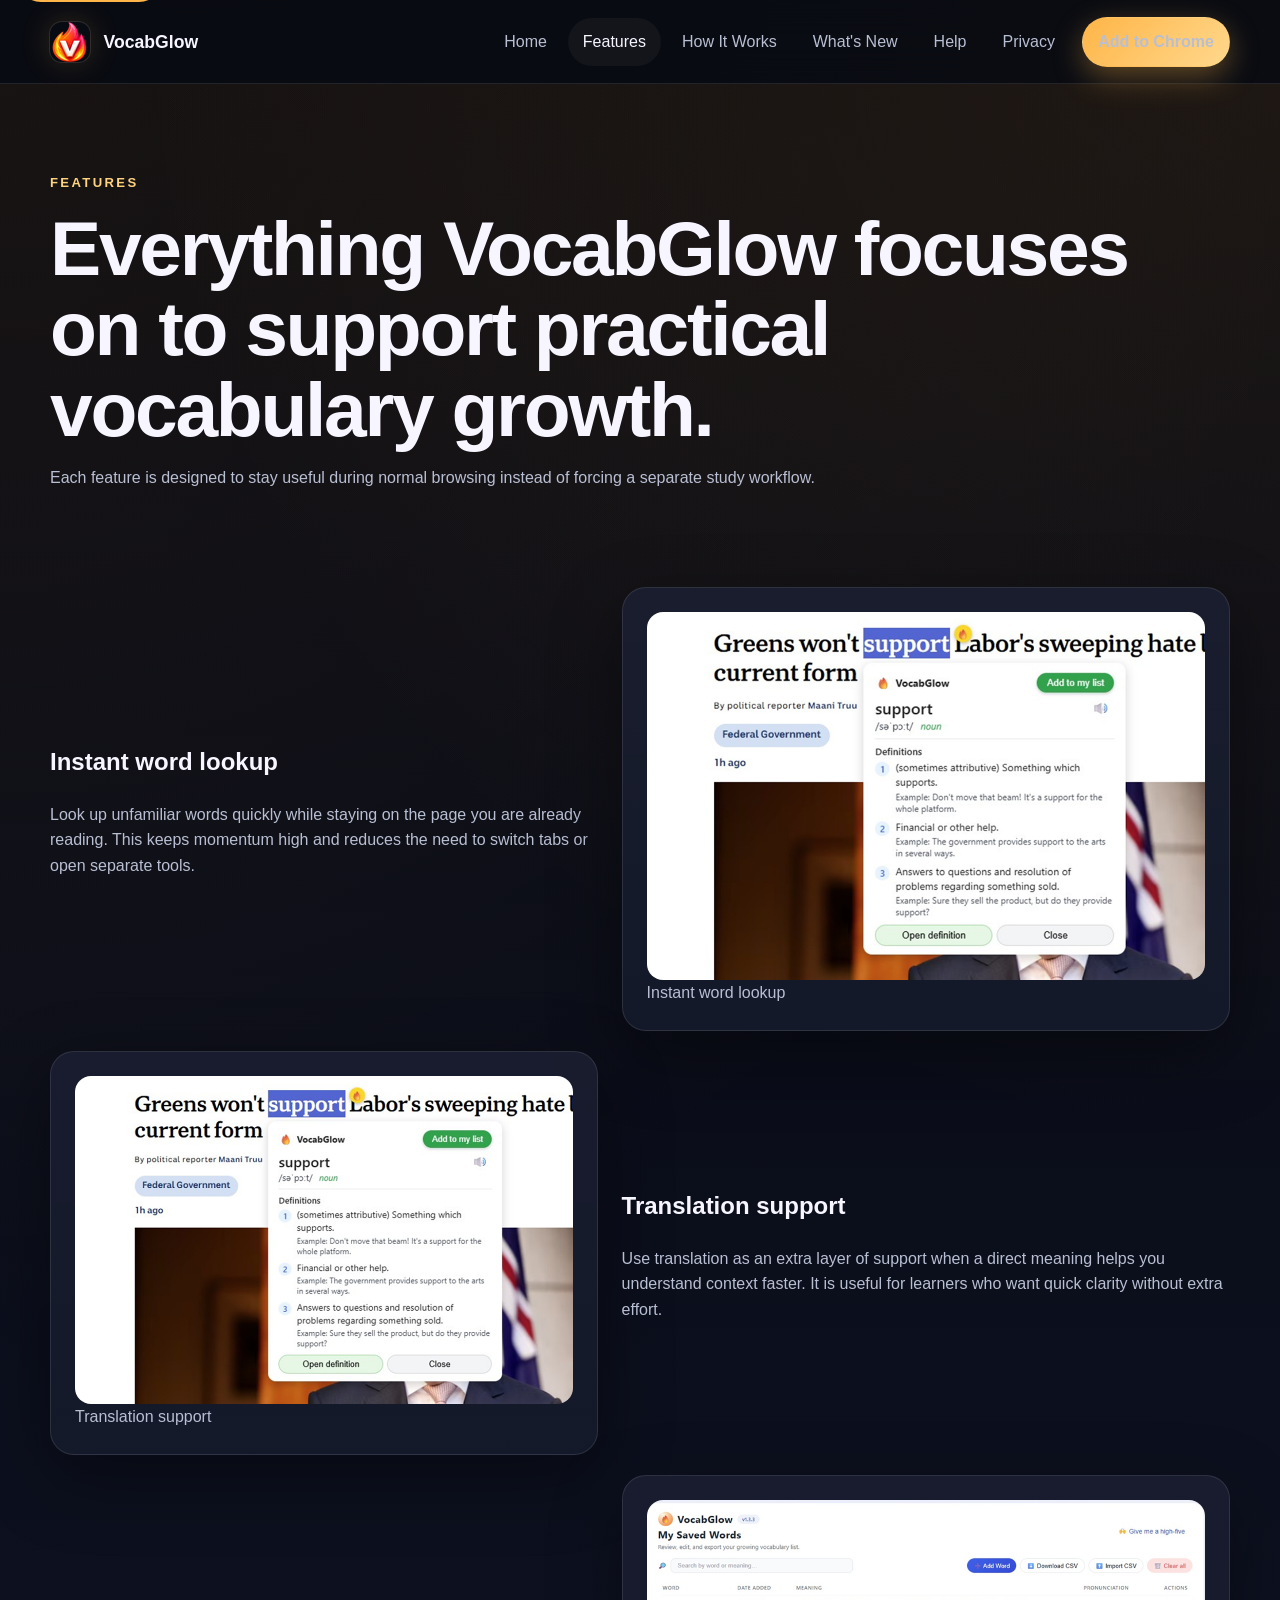
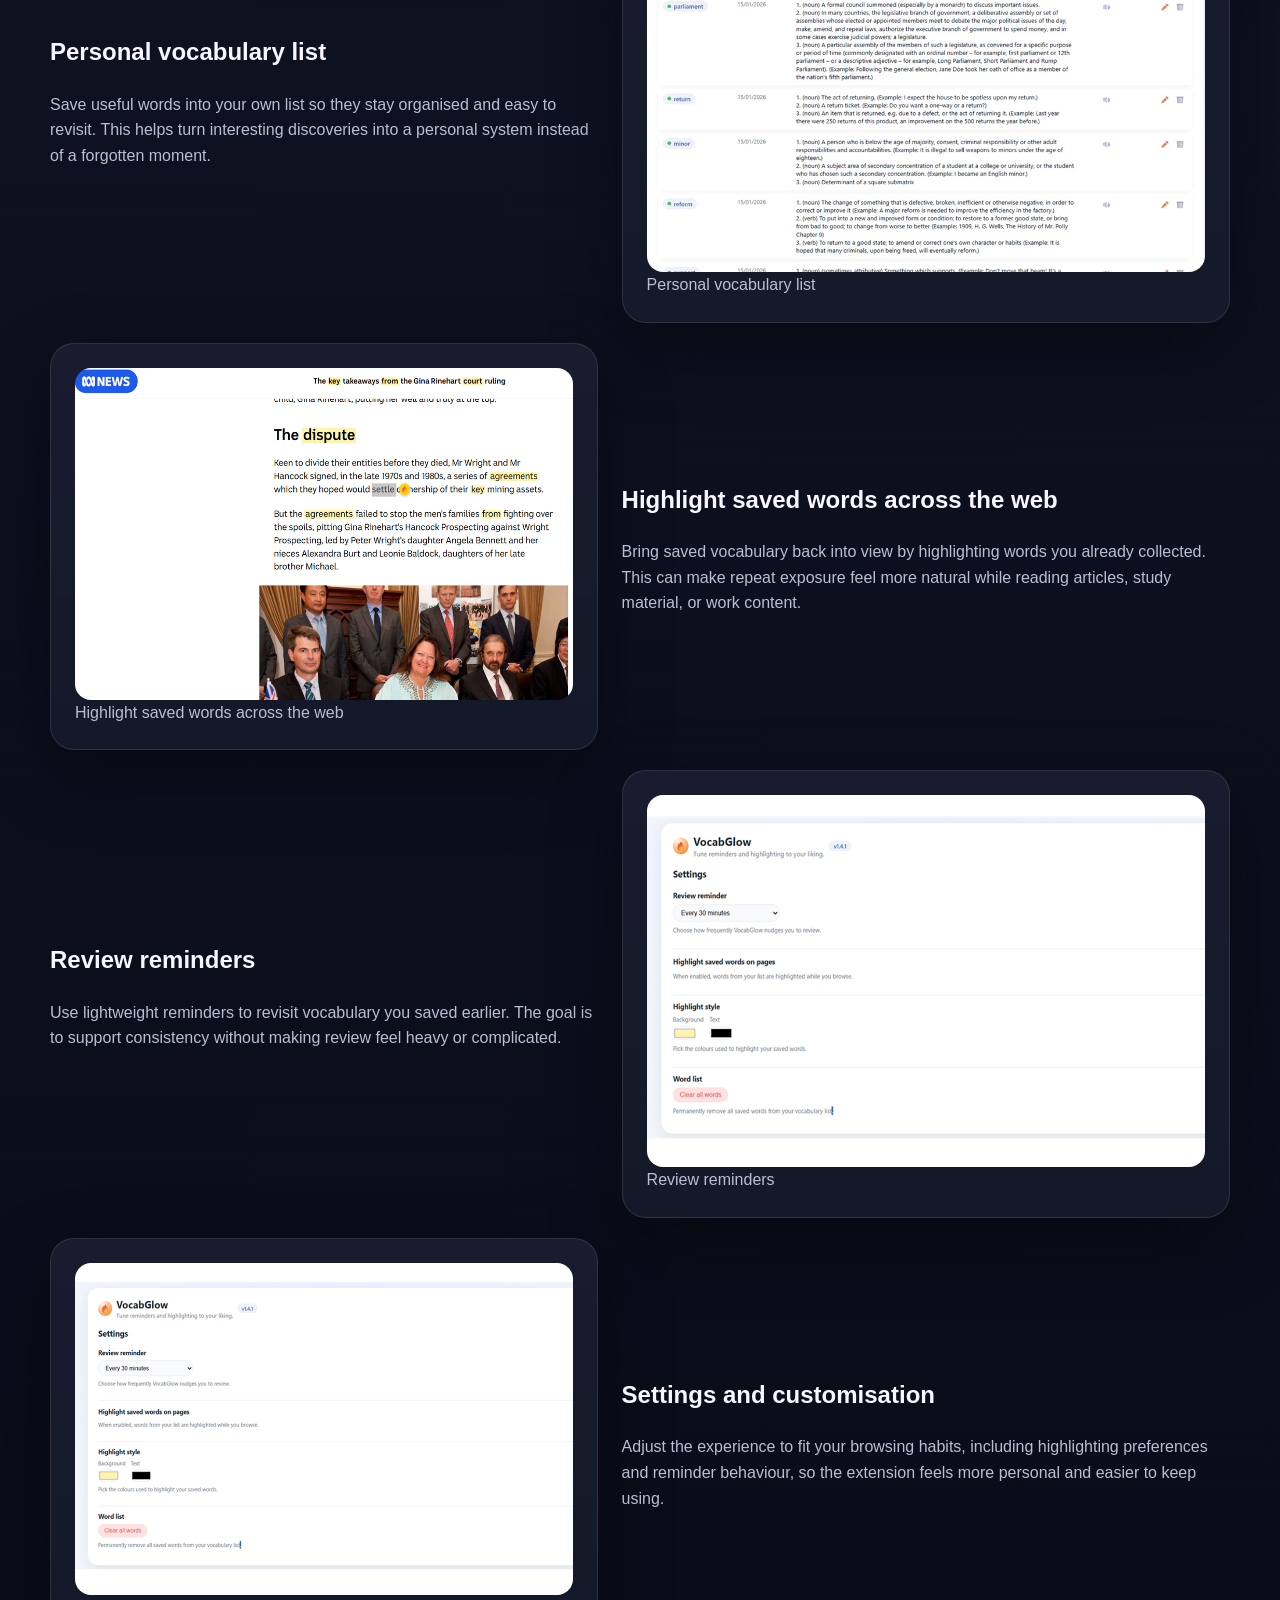
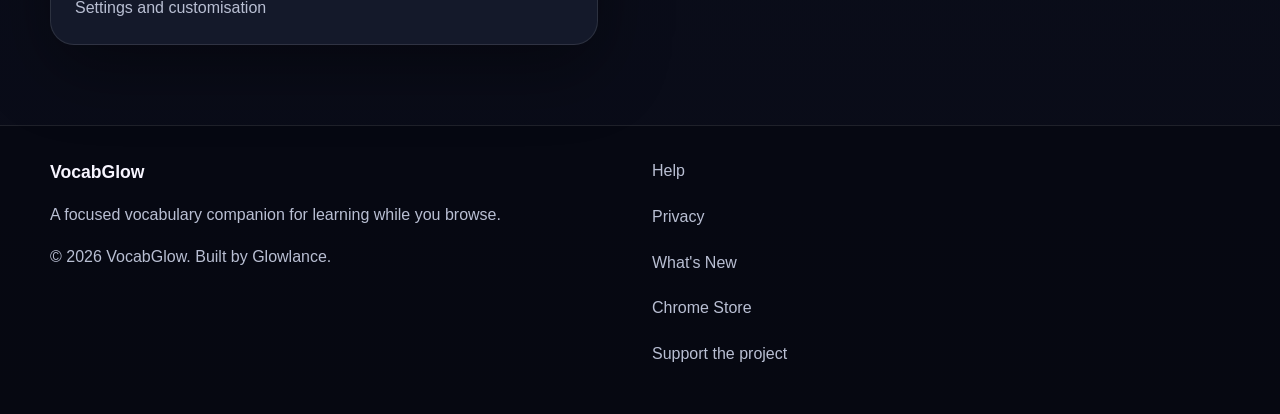
==== features.html @ 46e402b7 "update feature descriptions and support text for clarity in HTML files Co-authored-by: Copilot <copi" ====
<!DOCTYPE html>
<html lang="en">
<head>
  <meta charset="UTF-8">
  <meta name="viewport" content="width=device-width, initial-scale=1.0">
  <title>VocabGlow Features</title>
  <meta name="description" content="Explore VocabGlow features including instant word lookup, translation support, saved vocabulary, highlights, reminders, and settings.">
  <link rel="icon" type="image/png" href="assets/images/icon-placeholder.png">
  <link rel="stylesheet" href="assets/css/styles.css">
</head>
<body data-page="features">
  <div data-include="partials/header.html"></div>

  <main id="main-content">
    <!--
      Section Name: Features Page Hero
      Purpose: Introduces the features page and sets expectations for the detailed product capability list below.
      Content Belongs Here: Eyebrow, heading, and a short introduction to the feature overview.
      Update When: The overall product positioning changes or this page needs a different intro.
    -->
    <section class="page-hero">
      <div class="container">
        <p class="eyebrow">Features</p>
        <h1>Everything VocabGlow focuses on to support practical vocabulary growth.</h1>
        <p class="lead">Each feature is designed to stay useful during normal browsing instead of forcing a separate study workflow.</p>
      </div>
    </section>

    <!--
      Section Name: Feature Detail List
      Purpose: Explains each major feature with supporting copy and a matching screenshot block.
      Content Belongs Here: One feature detail article per major capability, including title, explanation, image, and caption.
      Update When: Features change, screenshots improve, wording needs clarification, or the feature order should be reprioritised.
    -->
    <section class="section">
      <div class="container feature-sections">
        <!-- Feature Cards Start: Copy an entire feature-detail article to add a new feature. Update the title, paragraph, image, alt text, and caption. -->
        <!-- Screenshot Blocks Start: Each figure below is the screenshot block for its matching feature. Swap the image and caption when better screenshots are available. -->
        <article class="feature-detail">
          <div class="feature-copy">
            <h2>Instant word lookup</h2>
            <p>Look up unfamiliar words quickly while staying on the page you are already reading. This keeps momentum high and reduces the need to switch tabs or open separate tools.</p>
          </div>
          <figure class="panel screenshot-frame screenshot-block">
            <img src="assets/images/popup-placeholder.png" alt="Placeholder screenshot of instant word lookup popup" width="960" height="640">
            <figcaption>Instant word lookup</figcaption>
          </figure>
        </article>
        <article class="feature-detail">
          <div class="feature-copy">
            <h2>Translation support</h2>
            <p>Use translation as an extra layer of support when a direct meaning helps you understand context faster. It is useful for learners who want quick clarity without extra effort.</p>
          </div>
          <figure class="panel screenshot-frame screenshot-block">
            <img src="assets/images/popup-placeholder.png" alt="Placeholder screenshot of translation support in VocabGlow" width="960" height="640">
            <figcaption>Translation support</figcaption>
          </figure>
        </article>
        <article class="feature-detail">
          <div class="feature-copy">
            <h2>Personal vocabulary list</h2>
            <p>Save useful words into your own list so they stay organised and easy to revisit. This helps turn interesting discoveries into a personal system instead of a forgotten moment.</p>
          </div>
          <figure class="panel screenshot-frame screenshot-block">
            <img src="assets/images/full-list-placeholder.png" alt="Placeholder screenshot of personal vocabulary list" width="960" height="640">
            <figcaption>Personal vocabulary list</figcaption>
          </figure>
        </article>
        <article class="feature-detail">
          <div class="feature-copy">
            <h2>Highlight saved words across the web</h2>
            <p>Bring saved vocabulary back into view by highlighting words you already collected. This can make repeat exposure feel more natural while reading articles, study material, or work content.</p>
          </div>
          <figure class="panel screenshot-frame screenshot-block">
            <img src="assets/images/highlight-placeholder.png" alt="Placeholder screenshot of highlighted saved words on a webpage" width="960" height="640">
            <figcaption>Highlight saved words across the web</figcaption>
          </figure>
        </article>
        <article class="feature-detail">
          <div class="feature-copy">
            <h2>Review reminders</h2>
            <p>Use lightweight reminders to revisit vocabulary you saved earlier. The goal is to support consistency without making review feel heavy or complicated.</p>
          </div>
          <figure class="panel screenshot-frame screenshot-block">
            <img src="assets/images/options-placeholder.png" alt="Placeholder screenshot of reminder settings" width="960" height="640">
            <figcaption>Review reminders</figcaption>
          </figure>
        </article>
        <article class="feature-detail">
          <div class="feature-copy">
            <h2>Settings and customisation</h2>
            <p>Adjust the experience to fit your browsing habits, including highlighting preferences and reminder behaviour, so the extension feels more personal and easier to keep using.</p>
          </div>
          <figure class="panel screenshot-frame screenshot-block">
            <img src="assets/images/options-placeholder.png" alt="Placeholder screenshot of customisation settings" width="960" height="640">
            <figcaption>Settings and customisation</figcaption>
          </figure>
        </article>
        <!-- Screenshot Blocks End -->
        <!-- Feature Cards End -->
      </div>
    </section>
  </main>

  <div data-include="partials/footer.html"></div>
  <script src="assets/js/main.js"></script>
</body>
</html>
---- assets/css/styles.css ----
:root {
  /* Color system: update these values first when adjusting the overall look and feel. */
  --color-background: #090b17;
  --color-background-top: #05060d;
  --color-background-mid: #0d1120;
  --color-background-elevated: #12172a;
  --color-panel: rgba(18, 23, 42, 0.88);
  --color-text: #f7f5ff;
  --color-text-muted: #b9bfd3;
  --color-text-muted-strong: #d8def1;
  --color-line: rgba(255, 255, 255, 0.1);
  --color-line-strong: rgba(255, 196, 84, 0.26);
  --color-accent: #ffb547;
  --color-accent-strong: #ffd27d;
  --color-accent-glow: rgba(255, 181, 71, 0.35);
  --color-accent-dark: #10131d;

  /* Typography: change font families and main type sizing here for the whole site. */
  --font-body: Arial, Helvetica, sans-serif;
  --font-size-base: 16px;
  --font-size-eyebrow: 0.82rem;
  --font-size-brand: 1.1rem;
  --font-size-footer-title: 1.1rem;
  --font-line-height-body: 1.6;
  --font-letter-spacing-tight: -0.03em;
  --font-letter-spacing-wide: 0.18em;

  /* Spacing scale: reuse these values instead of adding one-off spacing numbers later. */
  --space-2xs: 0.35rem;
  --space-xs: 0.55rem;
  --space-sm: 0.85rem;
  --space-md: 1rem;
  --space-lg: 1.25rem;
  --space-xl: 1.5rem;
  --space-2xl: 1.75rem;
  --space-3xl: 2rem;
  --space-4xl: 3rem;
  --space-5xl: 5rem;
  --space-6xl: 5.5rem;

  /* Sizing and layout: update these when changing page width or shared component proportions. */
  --container-width: 1180px;
  --narrow-width: 760px;
  --nav-height: 5.2rem;
  --button-height: 3rem;
  --badge-height: 2rem;
  --step-size: 2.2rem;

  /* Border radius: keep curves consistent by reusing these variables across components. */
  --radius-pill: 999px;
  --radius-card: 24px;
  --radius-inner: 16px;
  --radius-brand: 12px;
  --radius-toggle: 14px;

  /* Shadows: centralize glow and panel depth here instead of per-component custom values. */
  --shadow-panel: 0 24px 70px rgba(0, 0, 0, 0.38);
  --shadow-button: 0 10px 30px var(--color-accent-glow);
  --shadow-step: 0 8px 24px rgba(255, 181, 71, 0.35);
  --shadow-brand: 0 0 0 1px var(--color-line), 0 0 30px rgba(255, 181, 71, 0.18);
}

*,
*::before,
*::after {
  box-sizing: border-box;
}

html {
  scroll-behavior: smooth;
}

body {
  margin: 0;
  min-width: 320px;
  font-family: var(--font-body);
  font-size: var(--font-size-base);
  line-height: var(--font-line-height-body);
  color: var(--color-text);
  background:
    radial-gradient(circle at top right, rgba(255, 181, 71, 0.1), transparent 30%),
    radial-gradient(circle at top left, rgba(255, 181, 71, 0.08), transparent 35%),
    linear-gradient(180deg, var(--color-background-top) 0%, var(--color-background-mid) 46%, var(--color-background) 100%);
}

img {
  display: block;
  max-width: 100%;
  height: auto;
}

a {
  color: inherit;
  text-decoration: none;
}

button {
  font: inherit;
}

:focus-visible {
  outline: 3px solid var(--color-accent);
  outline-offset: 3px;
}

.sr-only {
  position: absolute;
  width: 1px;
  height: 1px;
  padding: 0;
  margin: -1px;
  overflow: hidden;
  clip: rect(0, 0, 0, 0);
  white-space: nowrap;
  border: 0;
}

.skip-link {
  position: absolute;
  left: var(--space-md);
  top: -3rem;
  z-index: 100;
  padding: 0.75rem var(--space-md);
  border-radius: var(--radius-pill);
  background: var(--color-accent);
  color: var(--color-accent-dark);
  font-weight: 700;
}

.skip-link:focus {
  top: var(--space-md);
}

.container {
  width: min(var(--container-width), calc(100% - 2rem));
  margin: 0 auto;
}

.narrow-copy {
  max-width: var(--narrow-width);
}

.site-header {
  position: sticky;
  top: 0;
  z-index: 30;
  backdrop-filter: blur(18px);
  background: rgba(7, 10, 19, 0.82);
  border-bottom: 1px solid var(--color-line);
}

.header-shell {
  display: flex;
  align-items: center;
  gap: var(--space-md);
  min-height: var(--nav-height);
}

.brand {
  display: inline-flex;
  align-items: center;
  gap: var(--space-sm);
  font-size: var(--font-size-brand);
  font-weight: 700;
}

.brand img {
  width: 40px;
  height: 40px;
  border-radius: var(--radius-brand);
  box-shadow: var(--shadow-brand);
}

.site-nav {
  display: flex;
  align-items: center;
  gap: var(--space-2xs);
  margin-left: auto;
}

.site-nav a {
  padding: 0.7rem 0.95rem;
  border-radius: var(--radius-pill);
  color: var(--color-text-muted);
}

.site-nav a:hover,
.site-nav a[aria-current="page"] {
  color: var(--color-text);
  background: rgba(255, 255, 255, 0.04);
}

.button {
  display: inline-flex;
  align-items: center;
  justify-content: center;
  min-height: var(--button-height);
  padding: 0.9rem 1.2rem;
  border: 1px solid transparent;
  border-radius: var(--radius-pill);
  font-weight: 700;
  text-align: center;
  transition: transform 0.2s ease, box-shadow 0.2s ease, background-color 0.2s ease;
}

.button:hover {
  transform: translateY(-1px);
}

.button-primary {
  color: #111;
  background: linear-gradient(135deg, var(--color-accent) 0%, #ffd88d 100%);
  box-shadow: var(--shadow-button);
}

.button-secondary {
  color: var(--color-text);
  border-color: var(--color-line);
  background: rgba(255, 255, 255, 0.03);
}

.button-nav {
  margin-left: 0.4rem;
}

.nav-toggle {
  display: none;
  margin-left: auto;
  width: 3rem;
  height: 3rem;
  padding: 0;
  border: 1px solid var(--color-line);
  border-radius: var(--radius-toggle);
  color: var(--color-text);
  background: rgba(255, 255, 255, 0.03);
}

.nav-toggle-bar {
  display: block;
  width: 1.25rem;
  height: 2px;
  margin: 0.18rem auto;
  background: currentColor;
}

.hero,
.page-hero {
  padding: var(--space-6xl) 0 var(--space-4xl);
}

.section {
  padding: var(--space-3xl) 0 var(--space-5xl);
}

.section-alt {
  background: linear-gradient(180deg, rgba(255, 255, 255, 0.02), rgba(255, 255, 255, 0));
}

.hero-grid,
.two-column,
.value-grid,
.help-grid,
.footer-grid {
  display: grid;
  gap: var(--space-xl);
}

.hero-grid {
  grid-template-columns: minmax(0, 1.1fr) minmax(320px, 0.9fr);
  align-items: center;
}

.hero-copy h1,
.page-hero h1 {
  margin: 0 0 var(--space-md);
  font-size: clamp(2.5rem, 6vw, 4.8rem);
  line-height: 1.05;
  letter-spacing: var(--font-letter-spacing-tight);
}

.eyebrow {
  margin: 0 0 0.9rem;
  color: var(--color-accent-strong);
  font-size: var(--font-size-eyebrow);
  font-weight: 700;
  letter-spacing: var(--font-letter-spacing-wide);
  text-transform: uppercase;
}

.lead,
.section-heading p,
.hero-copy p,
.text-panel p,
.feature-copy p,
.support-card p,
.release-highlight,
.release-list,
.footer-copy,
.flow-text p,
.image-caption,
.screenshot-frame figcaption {
  color: var(--color-text-muted);
}

.button-row {
  display: flex;
  flex-wrap: wrap;
  gap: 0.9rem;
  margin-top: 1.6rem;
}

.hero-points,
.check-list,
.release-list {
  margin: var(--space-xl) 0 0;
  padding-left: 1.2rem;
}

.hero-points li,
.check-list li,
.release-list li {
  margin-bottom: var(--space-xs);
  color: var(--color-text-muted-strong);
}

.card,
.panel,
.feature-card,
.step-card,
.support-card,
.release-card,
.cta-panel,
.screenshot-block,
.faq-item {
  border: 1px solid var(--color-line);
  background: linear-gradient(180deg, rgba(255, 255, 255, 0.03), rgba(255, 255, 255, 0.015)), var(--color-panel);
  box-shadow: var(--shadow-panel);
}

.card,
.panel,
.feature-card,
.step-card,
.support-card,
.release-card,
.cta-panel,
.screenshot-block {
  border-radius: var(--radius-card);
}

.card,
.panel,
.step-card,
.feature-card,
.support-card,
.release-card,
.cta-panel,
.screenshot-block {
  padding: var(--space-xl);
}

.section-shell {
  display: grid;
  gap: var(--space-xl);
}

.hero-media {
  overflow: hidden;
}

.hero-media img,
.screenshot-frame img,
.screenshot-block img {
  border-radius: calc(var(--radius-card) - 8px);
  background: linear-gradient(135deg, rgba(255, 181, 71, 0.08), rgba(255, 181, 71, 0.14));
}

.section-heading {
  max-width: var(--narrow-width);
  margin-bottom: var(--space-2xl);
}

.steps-grid,
.feature-grid,
.troubleshooting-grid,
.feature-sections,
.flow-stack,
.release-stack,
.policy-stack,
.support-list,
.faq-list,
.footer-links {
  display: grid;
  gap: var(--space-lg);
}

.steps-grid {
  grid-template-columns: repeat(4, minmax(0, 1fr));
}

.feature-grid {
  grid-template-columns: repeat(3, minmax(0, 1fr));
}

.help-grid {
  grid-template-columns: repeat(2, minmax(0, 1fr));
}

.troubleshooting-grid {
  grid-template-columns: repeat(4, minmax(0, 1fr));
}

.step-number {
  display: inline-flex;
  align-items: center;
  justify-content: center;
  width: var(--step-size);
  height: var(--step-size);
  margin-bottom: var(--space-md);
  border-radius: 50%;
  color: var(--color-accent-dark);
  background: linear-gradient(135deg, var(--color-accent), #ffe6a9);
  font-weight: 700;
  box-shadow: var(--shadow-step);
}

.value-grid,
.two-column,
.footer-grid {
  grid-template-columns: repeat(2, minmax(0, 1fr));
}

.feature-detail,
.flow-card {
  display: grid;
  grid-template-columns: minmax(0, 0.9fr) minmax(300px, 1fr);
  gap: var(--space-xl);
  align-items: center;
}

.screenshot-frame {
  margin: 0;
}

.screenshot-block {
  margin: 0;
}

.feature-detail:nth-child(even) .feature-copy,
.flow-card:nth-child(even) .flow-text {
  order: 2;
}

.feature-detail:nth-child(even) .screenshot-frame,
.flow-card:nth-child(even) .screenshot-frame {
  order: 1;
}

.release-header {
  display: flex;
  align-items: start;
  justify-content: space-between;
  gap: var(--space-md);
  margin-bottom: var(--space-md);
}

.release-version,
.release-date {
  margin: 0;
}

.release-version {
  font-size: 1.3rem;
  font-weight: 700;
}

.release-badge {
  display: inline-flex;
  align-items: center;
  min-height: var(--badge-height);
  padding: 0.35rem 0.8rem;
  border: 1px solid var(--color-line-strong);
  border-radius: var(--radius-pill);
  color: var(--color-accent-strong);
  background: rgba(255, 181, 71, 0.08);
  font-weight: 700;
}

.faq-item {
  border-radius: var(--radius-inner);
  overflow: hidden;
  background: rgba(255, 255, 255, 0.025);
}

.faq-item summary {
  cursor: pointer;
  list-style: none;
  padding: var(--space-md) 1.15rem;
  font-weight: 700;
}

.faq-item summary::-webkit-details-marker {
  display: none;
}

.faq-item p {
  margin: 0;
  padding: 0 1.15rem var(--space-md);
  color: var(--color-text-muted);
}

.inline-link {
  color: var(--color-accent-strong);
  text-decoration: underline;
  text-underline-offset: 0.18em;
}

.cta-panel {
  text-align: center;
}

.cta-panel p {
  max-width: 700px;
  margin-left: auto;
  margin-right: auto;
}

.cta-panel .button-row {
  justify-content: center;
}

.site-footer {
  padding: var(--space-3xl) 0 var(--space-4xl);
  border-top: 1px solid var(--color-line);
  background: rgba(4, 6, 13, 0.55);
}

.footer-title {
  margin: 0 0 0.6rem;
  font-size: var(--font-size-footer-title);
}

.footer-links a {
  color: var(--color-text-muted);
}

.footer-links a:hover {
  color: var(--color-text);
}

@media (max-width: 980px) {
  .hero-grid,
  .feature-detail,
  .flow-card,
  .value-grid,
  .two-column,
  .footer-grid,
  .help-grid {
    grid-template-columns: 1fr;
  }

  .steps-grid,
  .feature-grid,
  .troubleshooting-grid {
    grid-template-columns: repeat(2, minmax(0, 1fr));
  }

  .feature-detail:nth-child(even) .feature-copy,
  .feature-detail:nth-child(even) .screenshot-frame,
  .flow-card:nth-child(even) .flow-text,
  .flow-card:nth-child(even) .screenshot-frame {
    order: initial;
  }
}

@media (max-width: 760px) {
  .header-shell {
    flex-wrap: wrap;
    padding: var(--space-sm) 0;
  }

  .nav-toggle {
    display: inline-block;
  }

  .site-nav {
    display: none;
    width: 100%;
    flex-direction: column;
    align-items: stretch;
    margin-left: 0;
    padding: 0.5rem 0 0.3rem;
  }

  .site-nav.is-open {
    display: flex;
  }

  .site-nav a,
  .button-nav {
    width: 100%;
    margin-left: 0;
  }

  .steps-grid,
  .feature-grid,
  .troubleshooting-grid {
    grid-template-columns: 1fr;
  }
}
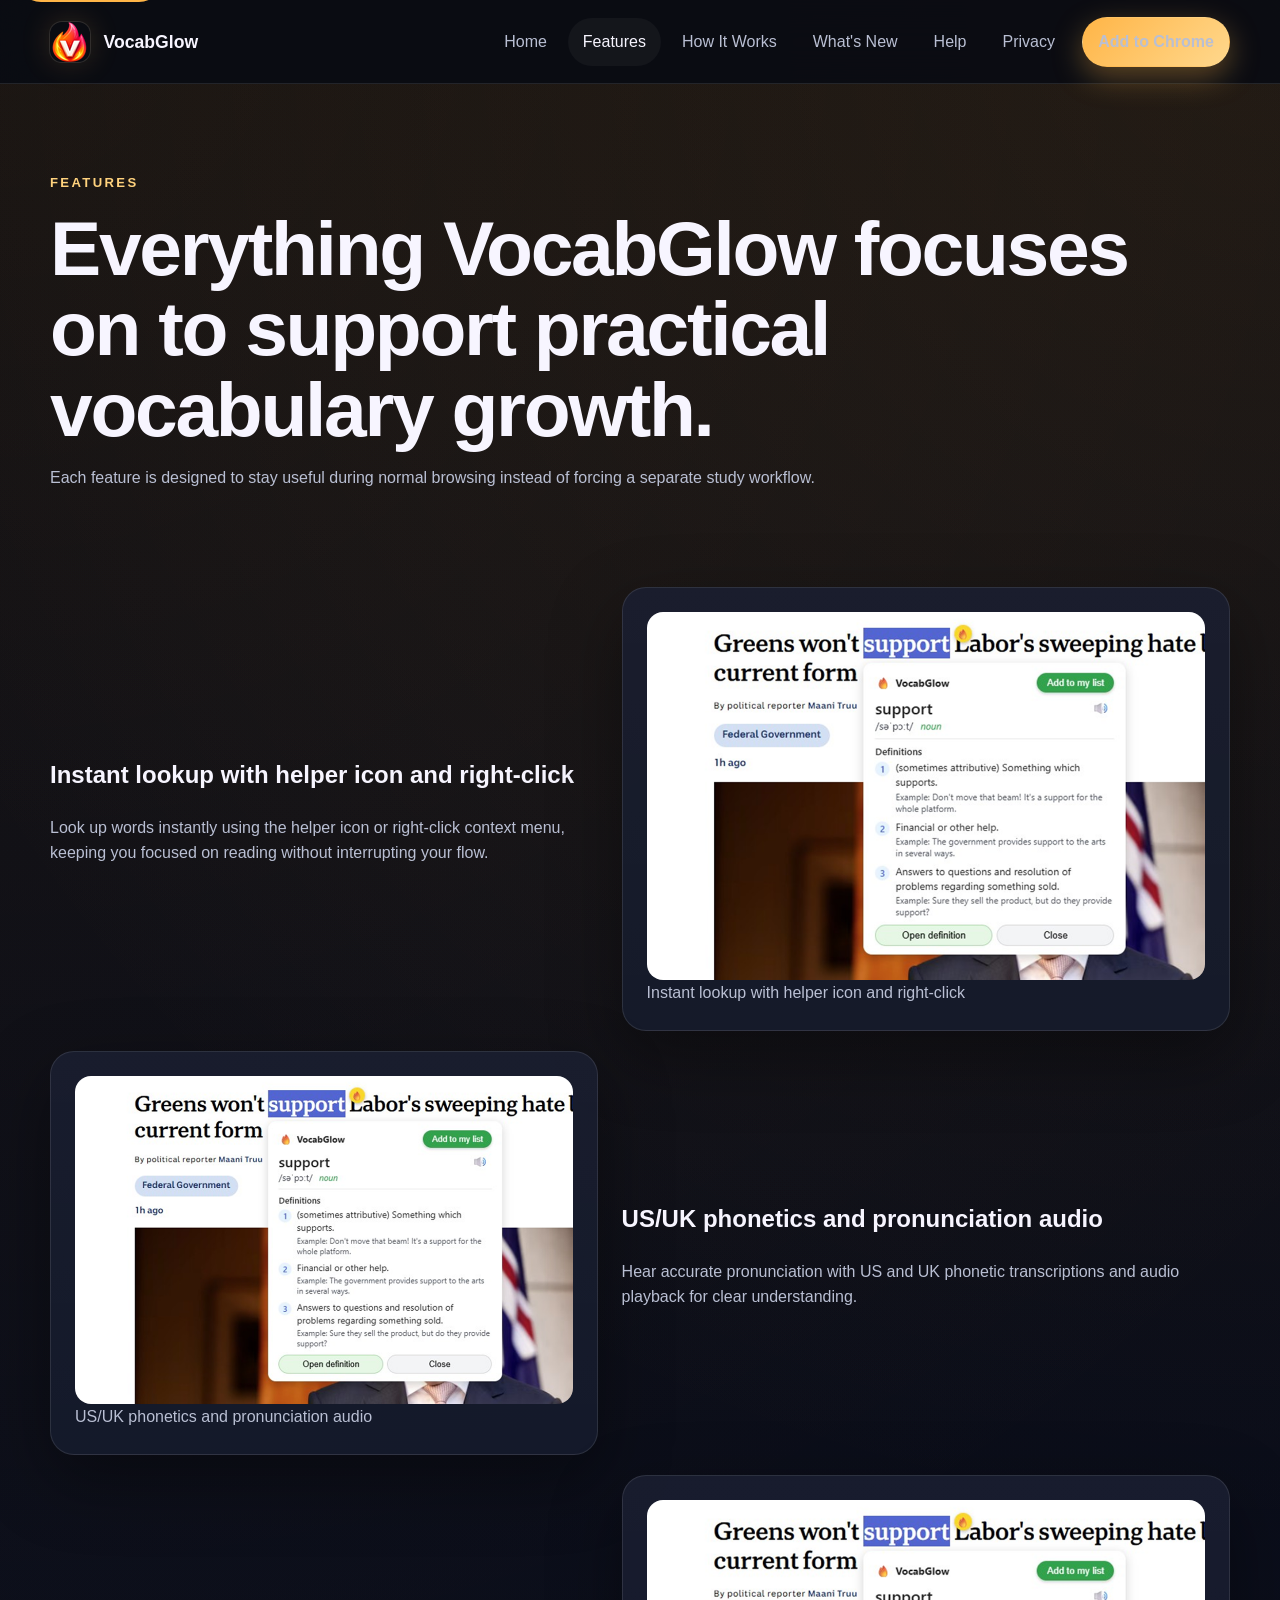
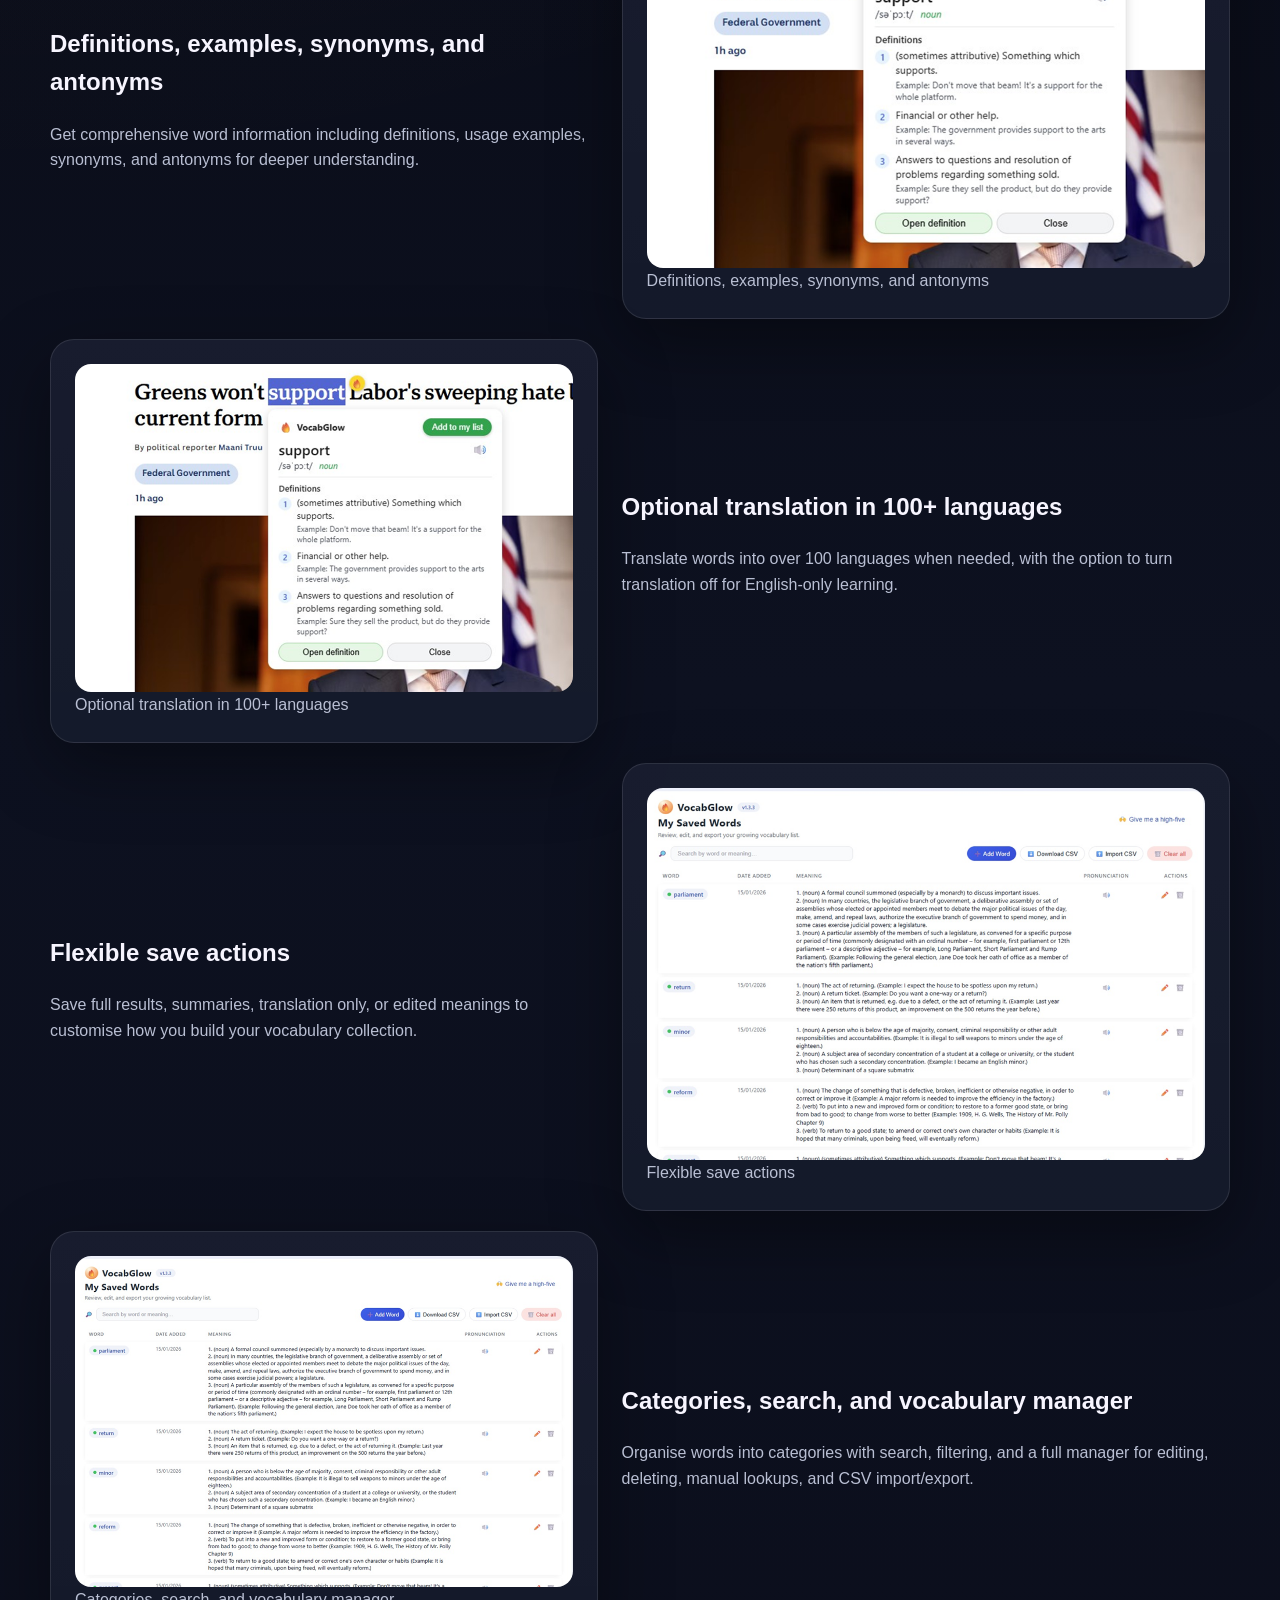
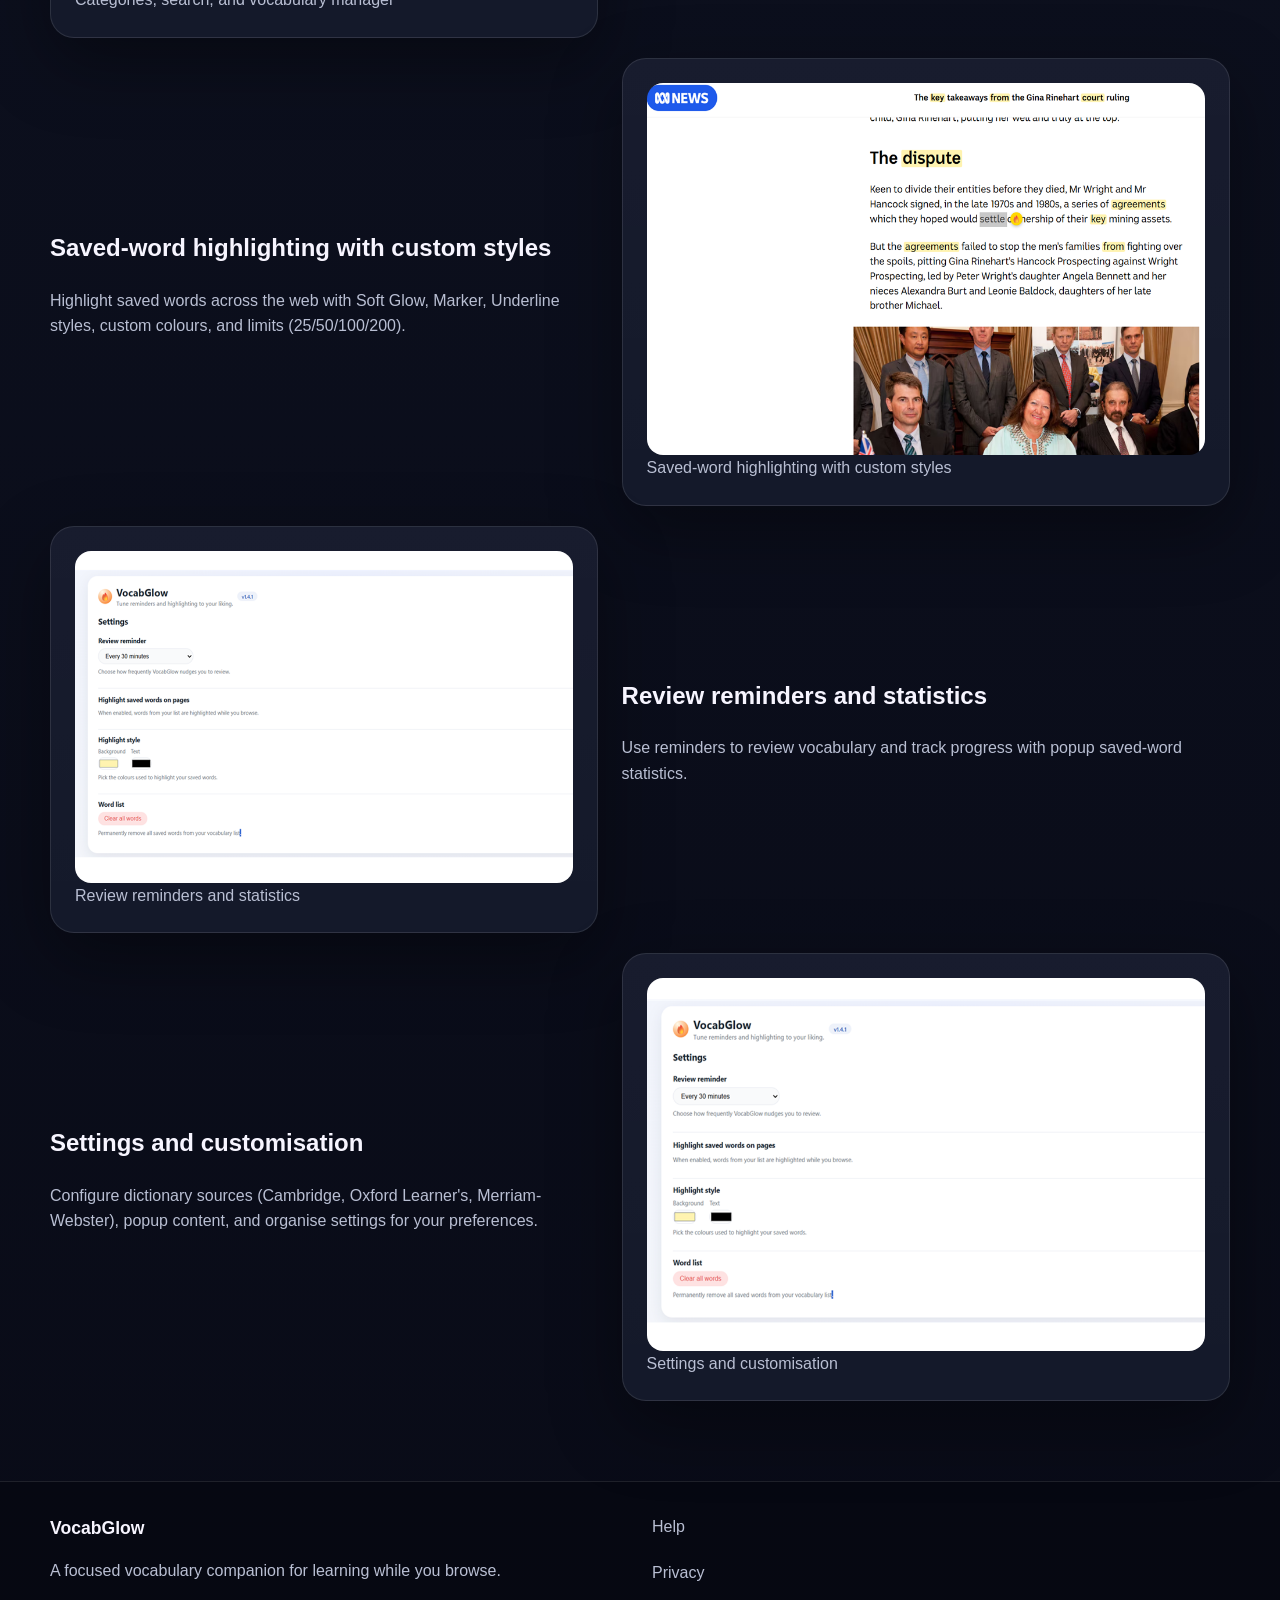
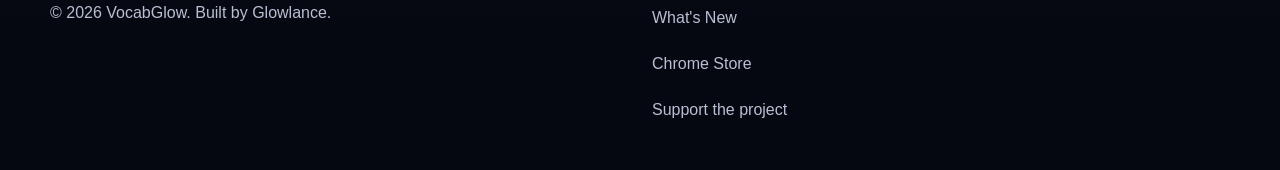
==== commit c7e697e9: "refactor: update feature descriptions, improve clarity, and enhance vocabulary management options in" ====
--- a/features.html
+++ b/features.html
@@ -38,61 +38,91 @@
         <!-- Screenshot Blocks Start: Each figure below is the screenshot block for its matching feature. Swap the image and caption when better screenshots are available. -->
         <article class="feature-detail">
           <div class="feature-copy">
-            <h2>Instant word lookup</h2>
-            <p>Look up unfamiliar words quickly while staying on the page you are already reading. This keeps momentum high and reduces the need to switch tabs or open separate tools.</p>
+            <h2>Instant lookup with helper icon and right-click</h2>
+            <p>Look up words instantly using the helper icon or right-click context menu, keeping you focused on reading without interrupting your flow.</p>
           </div>
           <figure class="panel screenshot-frame screenshot-block">
-            <img src="assets/images/popup-placeholder.png" alt="Placeholder screenshot of instant word lookup popup" width="960" height="640">
-            <figcaption>Instant word lookup</figcaption>
+            <img src="assets/images/popup-placeholder.png" alt="VocabGlow instant lookup popup with helper icon and context menu options" width="960" height="640">
+            <figcaption>Instant lookup with helper icon and right-click</figcaption>
           </figure>
         </article>
         <article class="feature-detail">
           <div class="feature-copy">
-            <h2>Translation support</h2>
-            <p>Use translation as an extra layer of support when a direct meaning helps you understand context faster. It is useful for learners who want quick clarity without extra effort.</p>
+            <h2>US/UK phonetics and pronunciation audio</h2>
+            <p>Hear accurate pronunciation with US and UK phonetic transcriptions and audio playback for clear understanding.</p>
           </div>
           <figure class="panel screenshot-frame screenshot-block">
-            <img src="assets/images/popup-placeholder.png" alt="Placeholder screenshot of translation support in VocabGlow" width="960" height="640">
-            <figcaption>Translation support</figcaption>
+            <img src="assets/images/popup-placeholder.png" alt="VocabGlow pronunciation features with US/UK phonetics and audio" width="960" height="640">
+            <figcaption>US/UK phonetics and pronunciation audio</figcaption>
           </figure>
         </article>
         <article class="feature-detail">
           <div class="feature-copy">
-            <h2>Personal vocabulary list</h2>
-            <p>Save useful words into your own list so they stay organised and easy to revisit. This helps turn interesting discoveries into a personal system instead of a forgotten moment.</p>
+            <h2>Definitions, examples, synonyms, and antonyms</h2>
+            <p>Get comprehensive word information including definitions, usage examples, synonyms, and antonyms for deeper understanding.</p>
           </div>
           <figure class="panel screenshot-frame screenshot-block">
-            <img src="assets/images/full-list-placeholder.png" alt="Placeholder screenshot of personal vocabulary list" width="960" height="640">
-            <figcaption>Personal vocabulary list</figcaption>
+            <img src="assets/images/popup-placeholder.png" alt="VocabGlow detailed word information with definitions, examples, synonyms, and antonyms" width="960" height="640">
+            <figcaption>Definitions, examples, synonyms, and antonyms</figcaption>
           </figure>
         </article>
         <article class="feature-detail">
           <div class="feature-copy">
-            <h2>Highlight saved words across the web</h2>
-            <p>Bring saved vocabulary back into view by highlighting words you already collected. This can make repeat exposure feel more natural while reading articles, study material, or work content.</p>
+            <h2>Optional translation in 100+ languages</h2>
+            <p>Translate words into over 100 languages when needed, with the option to turn translation off for English-only learning.</p>
           </div>
           <figure class="panel screenshot-frame screenshot-block">
-            <img src="assets/images/highlight-placeholder.png" alt="Placeholder screenshot of highlighted saved words on a webpage" width="960" height="640">
-            <figcaption>Highlight saved words across the web</figcaption>
+            <img src="assets/images/popup-placeholder.png" alt="VocabGlow translation options in multiple languages" width="960" height="640">
+            <figcaption>Optional translation in 100+ languages</figcaption>
           </figure>
         </article>
         <article class="feature-detail">
           <div class="feature-copy">
-            <h2>Review reminders</h2>
-            <p>Use lightweight reminders to revisit vocabulary you saved earlier. The goal is to support consistency without making review feel heavy or complicated.</p>
+            <h2>Flexible save actions</h2>
+            <p>Save full results, summaries, translation only, or edited meanings to customise how you build your vocabulary collection.</p>
           </div>
           <figure class="panel screenshot-frame screenshot-block">
-            <img src="assets/images/options-placeholder.png" alt="Placeholder screenshot of reminder settings" width="960" height="640">
-            <figcaption>Review reminders</figcaption>
+            <img src="assets/images/full-list-placeholder.png" alt="VocabGlow flexible save options for vocabulary management" width="960" height="640">
+            <figcaption>Flexible save actions</figcaption>
+          </figure>
+        </article>
+        <article class="feature-detail">
+          <div class="feature-copy">
+            <h2>Categories, search, and vocabulary manager</h2>
+            <p>Organise words into categories with search, filtering, and a full manager for editing, deleting, manual lookups, and CSV import/export.</p>
+          </div>
+          <figure class="panel screenshot-frame screenshot-block">
+            <img src="assets/images/full-list-placeholder.png" alt="VocabGlow categories and vocabulary manager with search and filtering" width="960" height="640">
+            <figcaption>Categories, search, and vocabulary manager</figcaption>
+          </figure>
+        </article>
+        <article class="feature-detail">
+          <div class="feature-copy">
+            <h2>Saved-word highlighting with custom styles</h2>
+            <p>Highlight saved words across the web with Soft Glow, Marker, Underline styles, custom colours, and limits (25/50/100/200).</p>
+          </div>
+          <figure class="panel screenshot-frame screenshot-block">
+            <img src="assets/images/highlight-placeholder.png" alt="VocabGlow saved-word highlighting with custom styles and limits" width="960" height="640">
+            <figcaption>Saved-word highlighting with custom styles</figcaption>
+          </figure>
+        </article>
+        <article class="feature-detail">
+          <div class="feature-copy">
+            <h2>Review reminders and statistics</h2>
+            <p>Use reminders to review vocabulary and track progress with popup saved-word statistics.</p>
+          </div>
+          <figure class="panel screenshot-frame screenshot-block">
+            <img src="assets/images/options-placeholder.png" alt="VocabGlow review reminders and saved-word statistics" width="960" height="640">
+            <figcaption>Review reminders and statistics</figcaption>
           </figure>
         </article>
         <article class="feature-detail">
           <div class="feature-copy">
             <h2>Settings and customisation</h2>
-            <p>Adjust the experience to fit your browsing habits, including highlighting preferences and reminder behaviour, so the extension feels more personal and easier to keep using.</p>
+            <p>Configure dictionary sources (Cambridge, Oxford Learner's, Merriam-Webster), popup content, and organise settings for your preferences.</p>
           </div>
           <figure class="panel screenshot-frame screenshot-block">
-            <img src="assets/images/options-placeholder.png" alt="Placeholder screenshot of customisation settings" width="960" height="640">
+            <img src="assets/images/options-placeholder.png" alt="VocabGlow settings with dictionary sources and customisation options" width="960" height="640">
             <figcaption>Settings and customisation</figcaption>
           </figure>
         </article>
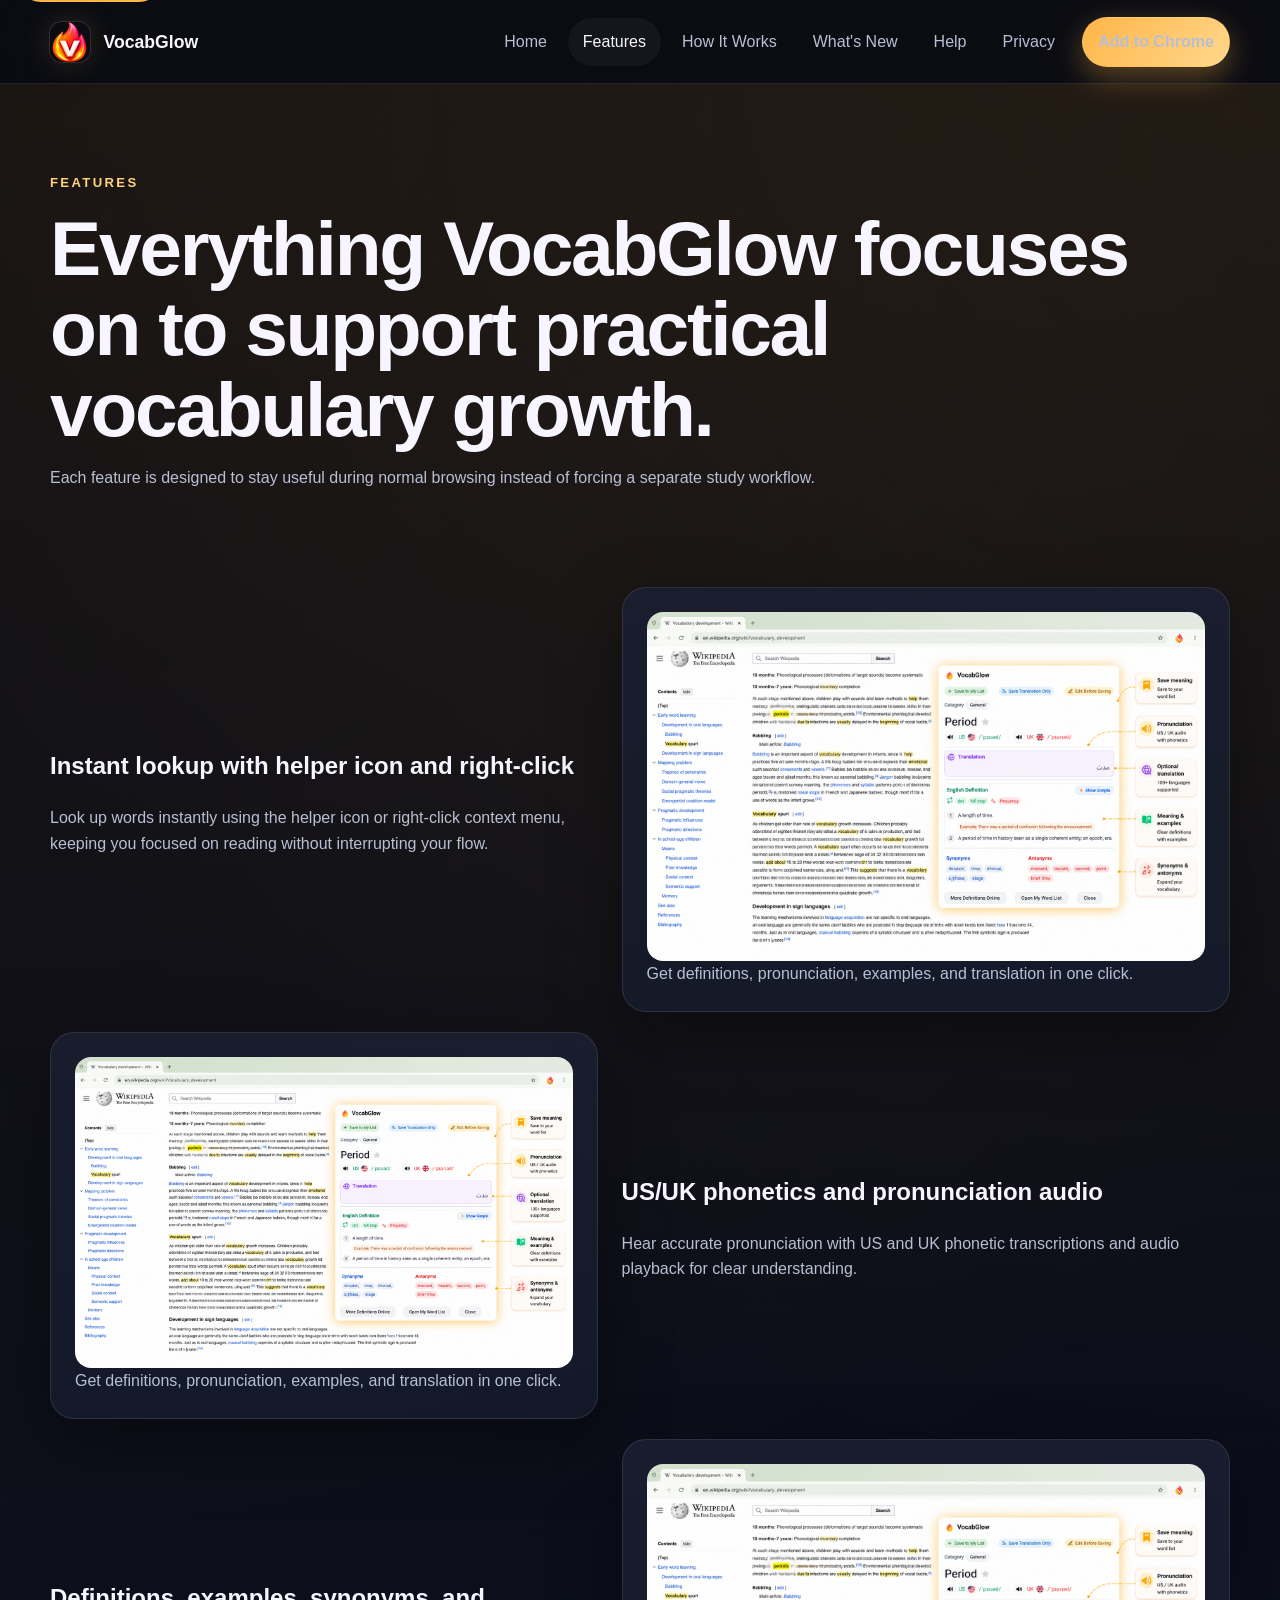
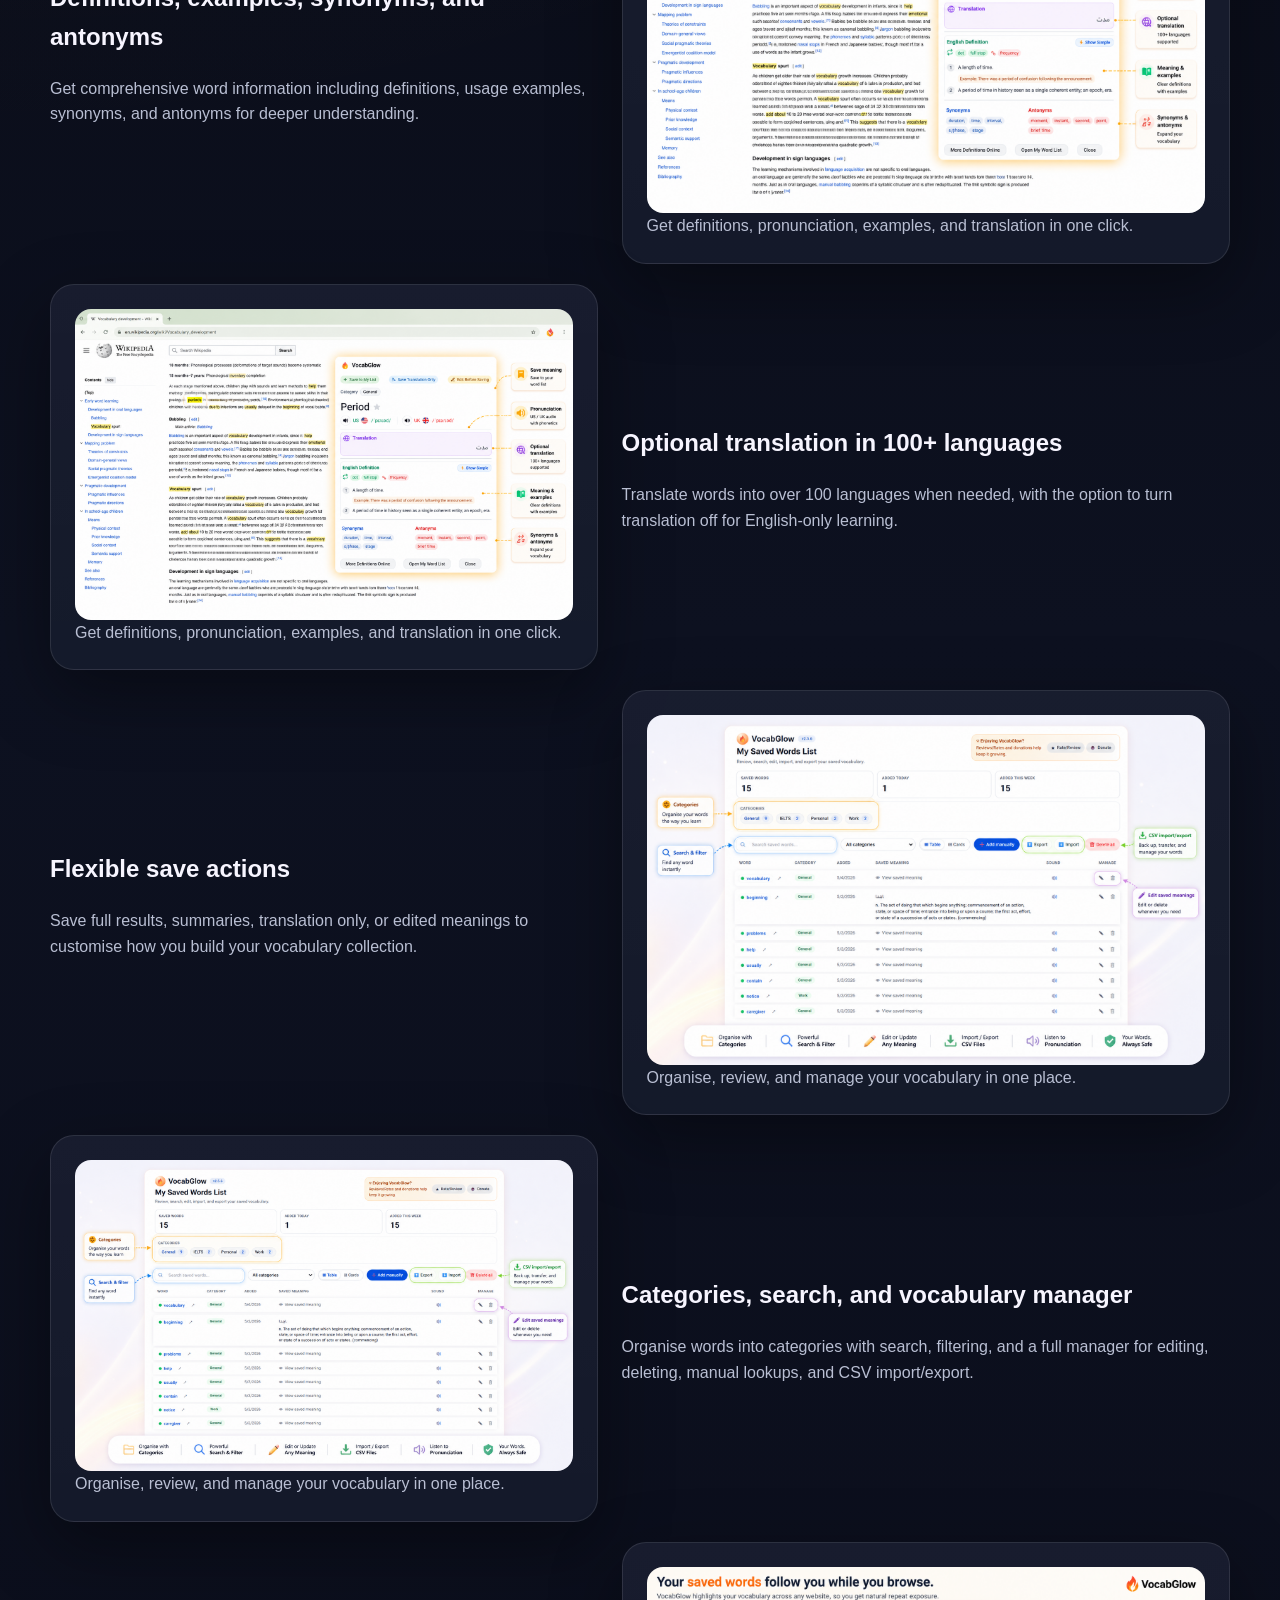
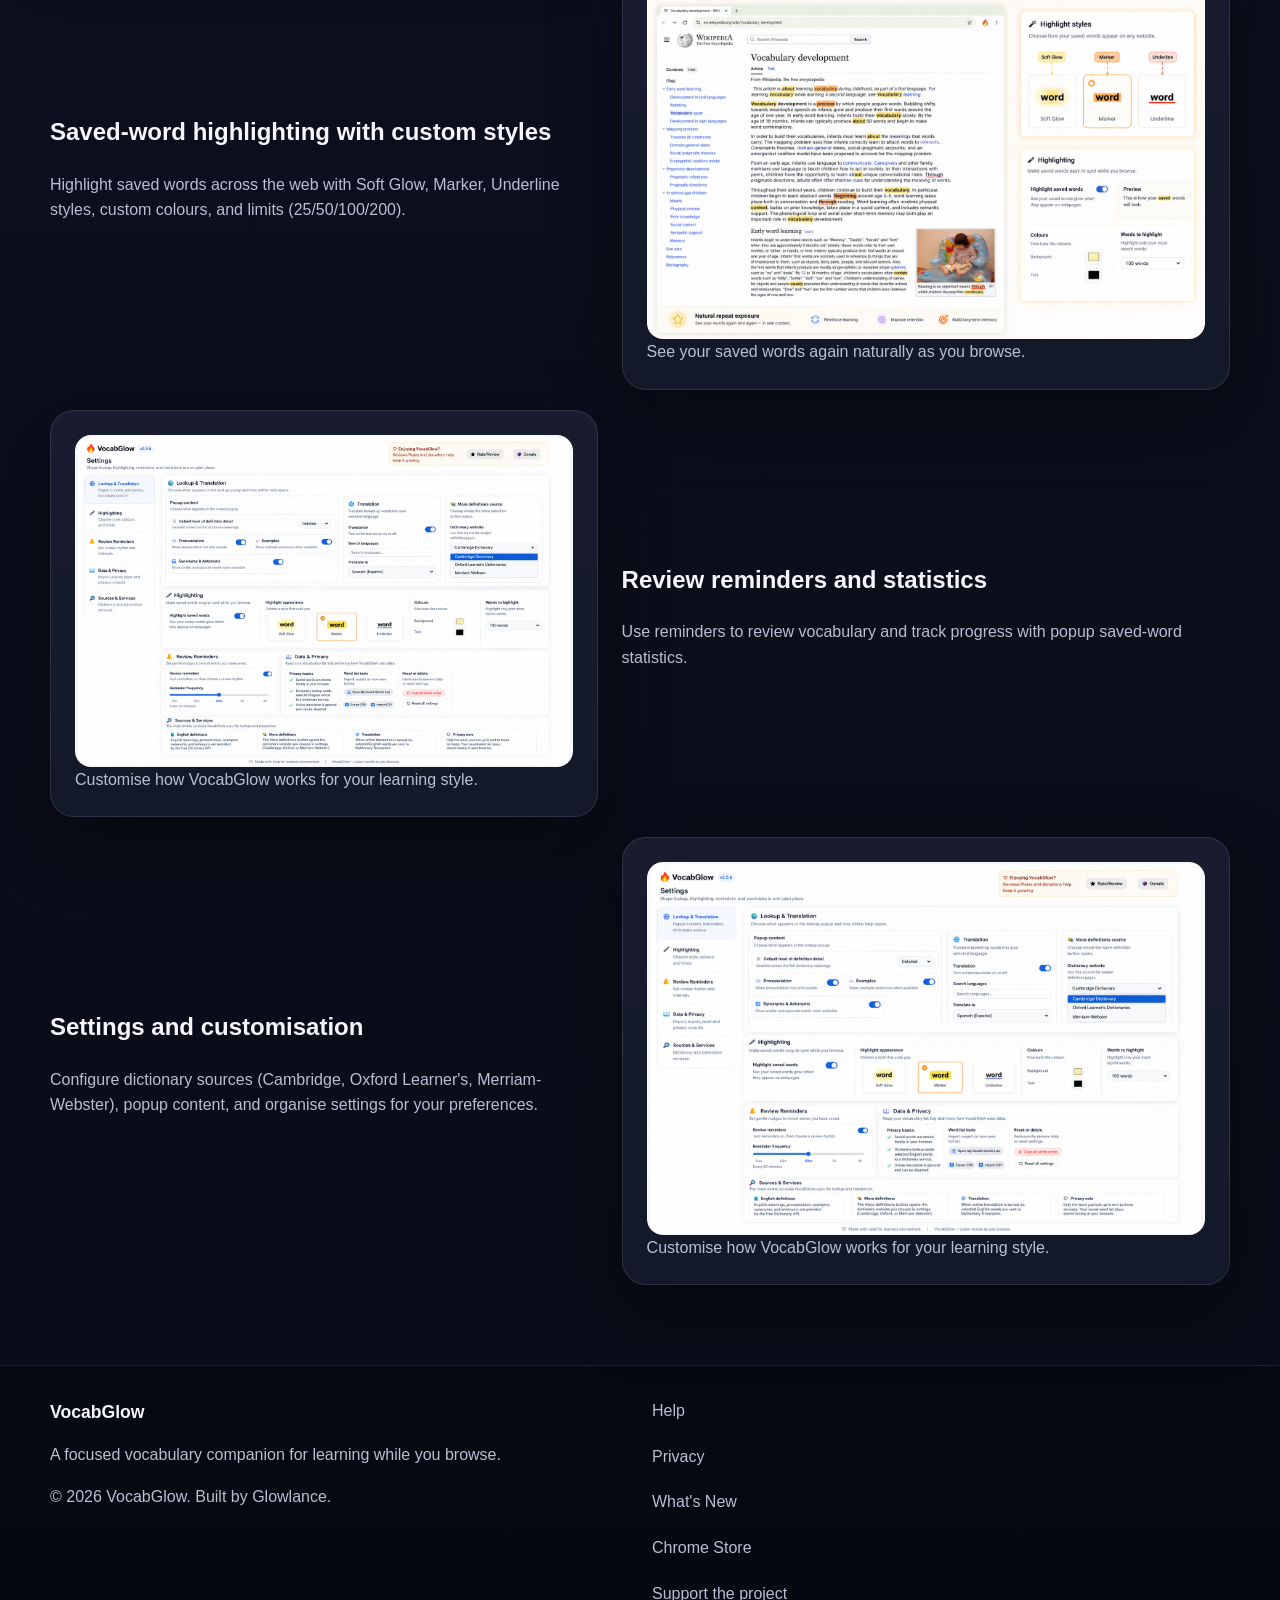
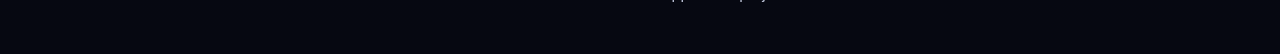
==== commit ed524d33: "refactor: update placeholder images and alt text for improved clarity and SEO across multiple HTML f" ====
--- a/features.html
+++ b/features.html
@@ -3,8 +3,8 @@
 <head>
   <meta charset="UTF-8">
   <meta name="viewport" content="width=device-width, initial-scale=1.0">
-  <title>VocabGlow Features</title>
-  <meta name="description" content="Explore VocabGlow features including instant word lookup, translation support, saved vocabulary, highlights, reminders, and settings.">
+  <title>VocabGlow Features | Dictionary Popup, Translation, Highlights & Review</title>
+  <meta name="description" content="Discover VocabGlow features: instant dictionary popup with pronunciation, translation in 100+ languages, flexible saving, categories, web highlighting, review reminders, and CSV import/export.">
   <link rel="icon" type="image/png" href="assets/images/icon-placeholder.png">
   <link rel="stylesheet" href="assets/css/styles.css">
 </head>
@@ -42,8 +42,8 @@
             <p>Look up words instantly using the helper icon or right-click context menu, keeping you focused on reading without interrupting your flow.</p>
           </div>
           <figure class="panel screenshot-frame screenshot-block">
-            <img src="assets/images/popup-placeholder.png" alt="VocabGlow instant lookup popup with helper icon and context menu options" width="960" height="640">
-            <figcaption>Instant lookup with helper icon and right-click</figcaption>
+            <img src="assets/images/popup-placeholder.png" alt="VocabGlow lookup popup displaying pronunciation, definitions, examples, synonyms, antonyms, translation, and save options directly on a webpage." width="960" height="640">
+            <figcaption>Get definitions, pronunciation, examples, and translation in one click.</figcaption>
           </figure>
         </article>
         <article class="feature-detail">
@@ -52,8 +52,8 @@
             <p>Hear accurate pronunciation with US and UK phonetic transcriptions and audio playback for clear understanding.</p>
           </div>
           <figure class="panel screenshot-frame screenshot-block">
-            <img src="assets/images/popup-placeholder.png" alt="VocabGlow pronunciation features with US/UK phonetics and audio" width="960" height="640">
-            <figcaption>US/UK phonetics and pronunciation audio</figcaption>
+            <img src="assets/images/popup-placeholder.png" alt="VocabGlow lookup popup displaying pronunciation, definitions, examples, synonyms, antonyms, translation, and save options directly on a webpage." width="960" height="640">
+            <figcaption>Get definitions, pronunciation, examples, and translation in one click.</figcaption>
           </figure>
         </article>
         <article class="feature-detail">
@@ -62,8 +62,8 @@
             <p>Get comprehensive word information including definitions, usage examples, synonyms, and antonyms for deeper understanding.</p>
           </div>
           <figure class="panel screenshot-frame screenshot-block">
-            <img src="assets/images/popup-placeholder.png" alt="VocabGlow detailed word information with definitions, examples, synonyms, and antonyms" width="960" height="640">
-            <figcaption>Definitions, examples, synonyms, and antonyms</figcaption>
+            <img src="assets/images/popup-placeholder.png" alt="VocabGlow lookup popup displaying pronunciation, definitions, examples, synonyms, antonyms, translation, and save options directly on a webpage." width="960" height="640">
+            <figcaption>Get definitions, pronunciation, examples, and translation in one click.</figcaption>
           </figure>
         </article>
         <article class="feature-detail">
@@ -72,8 +72,8 @@
             <p>Translate words into over 100 languages when needed, with the option to turn translation off for English-only learning.</p>
           </div>
           <figure class="panel screenshot-frame screenshot-block">
-            <img src="assets/images/popup-placeholder.png" alt="VocabGlow translation options in multiple languages" width="960" height="640">
-            <figcaption>Optional translation in 100+ languages</figcaption>
+            <img src="assets/images/popup-placeholder.png" alt="VocabGlow lookup popup displaying pronunciation, definitions, examples, synonyms, antonyms, translation, and save options directly on a webpage." width="960" height="640">
+            <figcaption>Get definitions, pronunciation, examples, and translation in one click.</figcaption>
           </figure>
         </article>
         <article class="feature-detail">
@@ -82,8 +82,8 @@
             <p>Save full results, summaries, translation only, or edited meanings to customise how you build your vocabulary collection.</p>
           </div>
           <figure class="panel screenshot-frame screenshot-block">
-            <img src="assets/images/full-list-placeholder.png" alt="VocabGlow flexible save options for vocabulary management" width="960" height="640">
-            <figcaption>Flexible save actions</figcaption>
+            <img src="assets/images/full-list-placeholder.png" alt="VocabGlow vocabulary manager showing saved words, categories, search, filtering, edit controls, pronunciation, and CSV import and export tools." width="960" height="640">
+            <figcaption>Organise, review, and manage your vocabulary in one place.</figcaption>
           </figure>
         </article>
         <article class="feature-detail">
@@ -92,8 +92,8 @@
             <p>Organise words into categories with search, filtering, and a full manager for editing, deleting, manual lookups, and CSV import/export.</p>
           </div>
           <figure class="panel screenshot-frame screenshot-block">
-            <img src="assets/images/full-list-placeholder.png" alt="VocabGlow categories and vocabulary manager with search and filtering" width="960" height="640">
-            <figcaption>Categories, search, and vocabulary manager</figcaption>
+            <img src="assets/images/full-list-placeholder.png" alt="VocabGlow vocabulary manager showing saved words, categories, search, filtering, edit controls, pronunciation, and CSV import and export tools." width="960" height="640">
+            <figcaption>Organise, review, and manage your vocabulary in one place.</figcaption>
           </figure>
         </article>
         <article class="feature-detail">
@@ -102,8 +102,8 @@
             <p>Highlight saved words across the web with Soft Glow, Marker, Underline styles, custom colours, and limits (25/50/100/200).</p>
           </div>
           <figure class="panel screenshot-frame screenshot-block">
-            <img src="assets/images/highlight-placeholder.png" alt="VocabGlow saved-word highlighting with custom styles and limits" width="960" height="640">
-            <figcaption>Saved-word highlighting with custom styles</figcaption>
+            <img src="assets/images/highlight-placeholder.png" alt="VocabGlow saved-word highlighting on a webpage showing soft glow, marker, and underline styles with custom highlight settings." width="960" height="640">
+            <figcaption>See your saved words again naturally as you browse.</figcaption>
           </figure>
         </article>
         <article class="feature-detail">
@@ -112,8 +112,8 @@
             <p>Use reminders to review vocabulary and track progress with popup saved-word statistics.</p>
           </div>
           <figure class="panel screenshot-frame screenshot-block">
-            <img src="assets/images/options-placeholder.png" alt="VocabGlow review reminders and saved-word statistics" width="960" height="640">
-            <figcaption>Review reminders and statistics</figcaption>
+            <img src="assets/images/options-placeholder.png" alt="VocabGlow settings page showing lookup customisation, translation options, dictionary source selection, highlighting controls, reminders, and data tools." width="960" height="640">
+            <figcaption>Customise how VocabGlow works for your learning style.</figcaption>
           </figure>
         </article>
         <article class="feature-detail">
@@ -122,8 +122,8 @@
             <p>Configure dictionary sources (Cambridge, Oxford Learner's, Merriam-Webster), popup content, and organise settings for your preferences.</p>
           </div>
           <figure class="panel screenshot-frame screenshot-block">
-            <img src="assets/images/options-placeholder.png" alt="VocabGlow settings with dictionary sources and customisation options" width="960" height="640">
-            <figcaption>Settings and customisation</figcaption>
+            <img src="assets/images/options-placeholder.png" alt="VocabGlow settings page showing lookup customisation, translation options, dictionary source selection, highlighting controls, reminders, and data tools." width="960" height="640">
+            <figcaption>Customise how VocabGlow works for your learning style.</figcaption>
           </figure>
         </article>
         <!-- Screenshot Blocks End -->
--- a/assets/css/styles.css
+++ b/assets/css/styles.css
@@ -149,6 +149,12 @@
   border-bottom: 1px solid var(--color-line);
 }
 
+@media (max-width: 760px) {
+  .site-header {
+    backdrop-filter: blur(10px);
+  }
+}
+
 .header-shell {
   display: flex;
   align-items: center;
@@ -525,6 +531,25 @@
   margin-right: auto;
 }
 
+/* Reduced motion support */
+@media (prefers-reduced-motion: reduce) {
+  html {
+    scroll-behavior: auto;
+  }
+
+  *,
+  *::before,
+  *::after {
+    transition-duration: 0.01ms !important;
+    animation-duration: 0.01ms !important;
+    animation-iteration-count: 1 !important;
+  }
+
+  .button:hover {
+    transform: none;
+  }
+}
+
 .cta-panel .button-row {
   justify-content: center;
 }
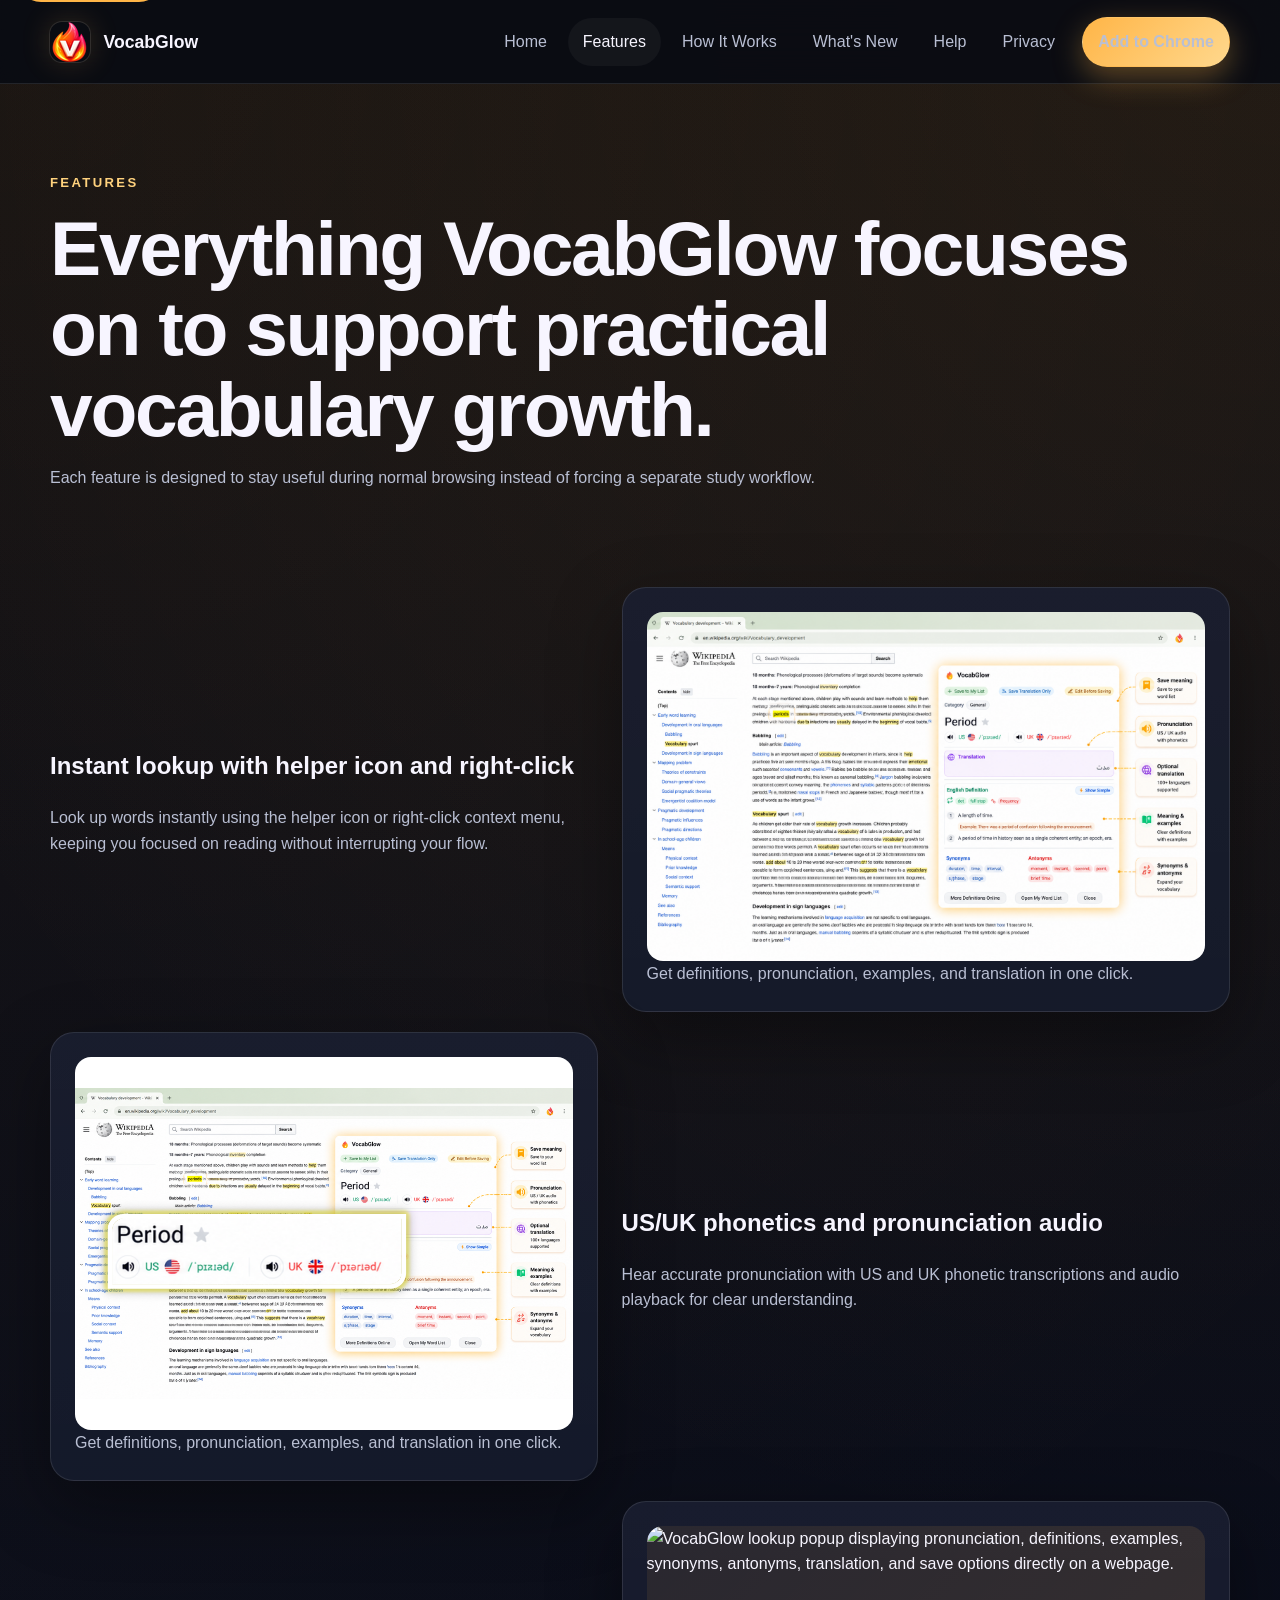
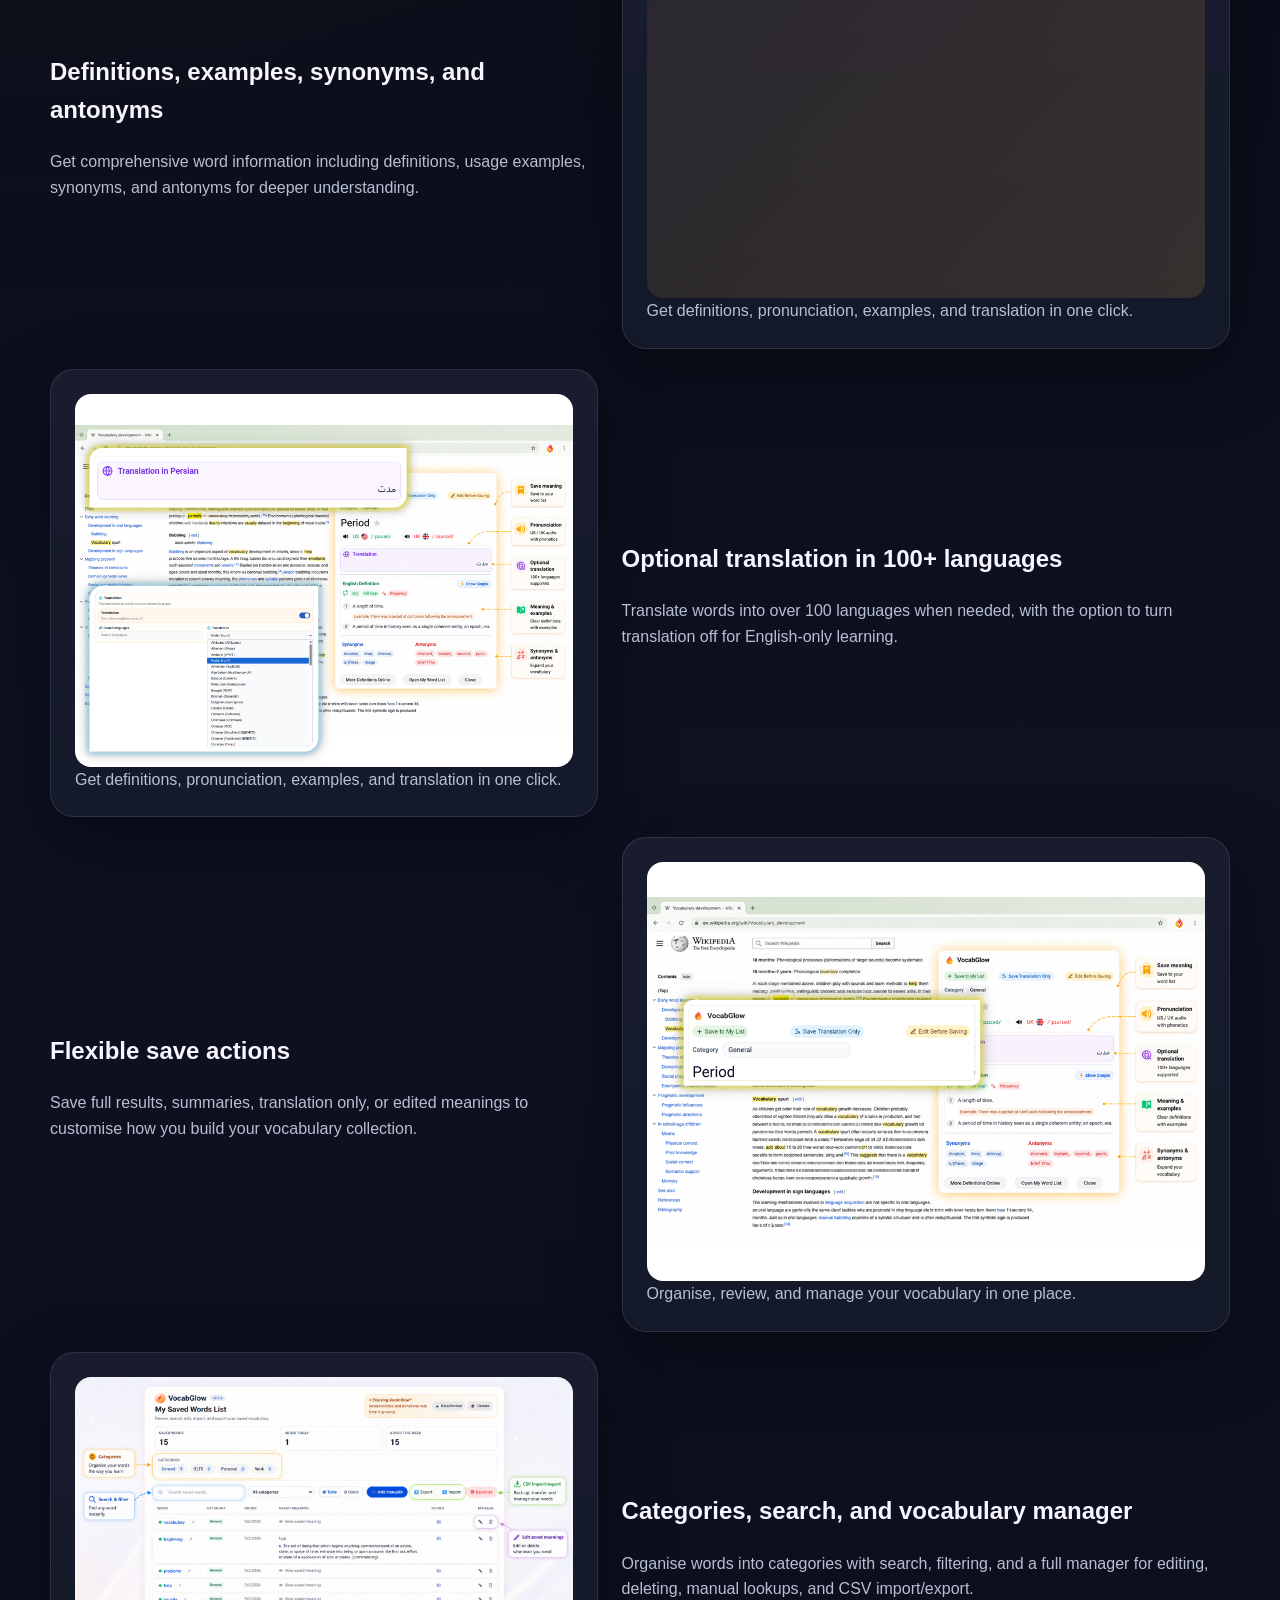
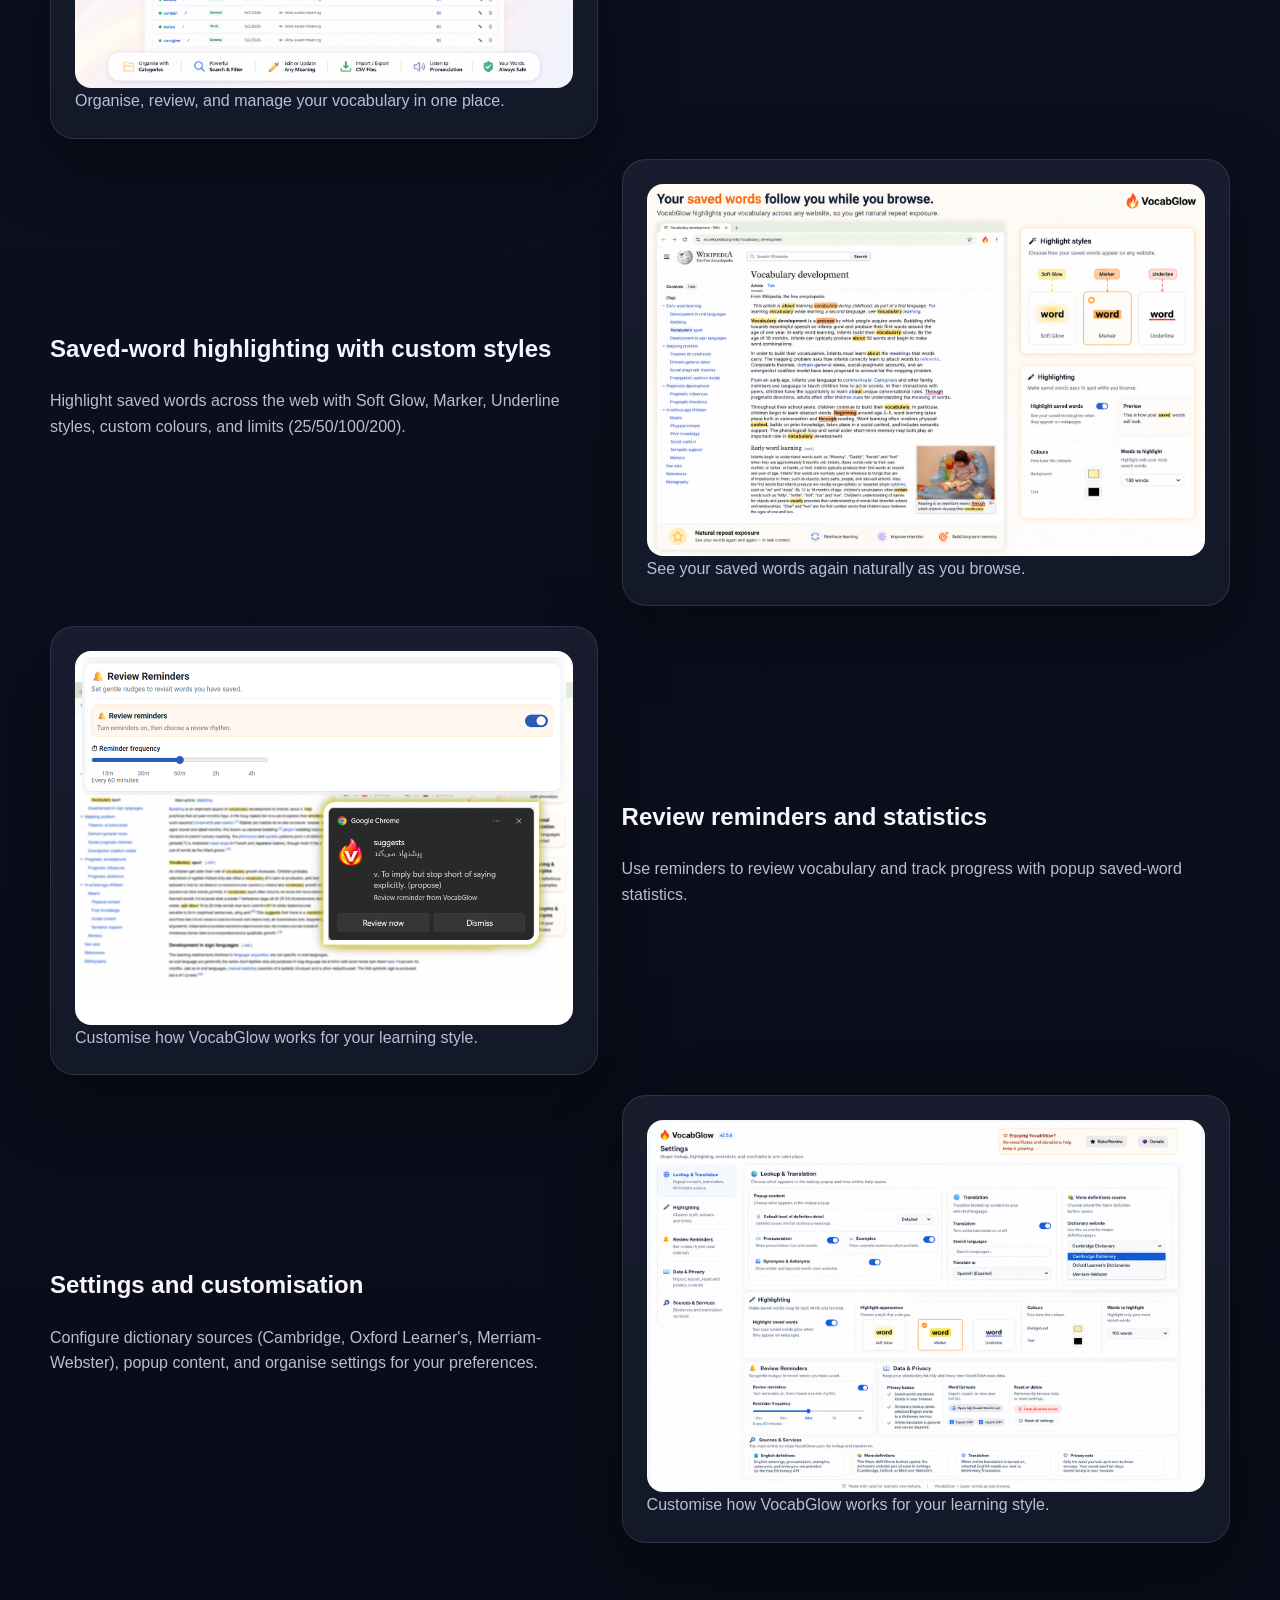
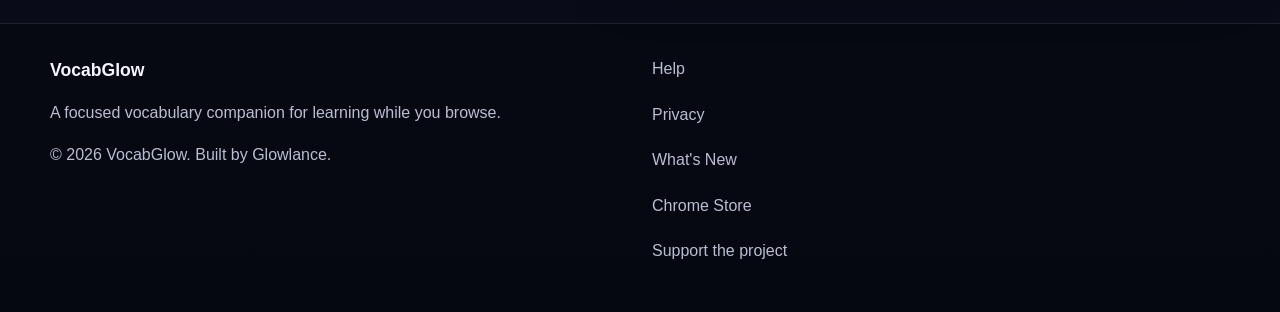
==== commit 02dfe7f9: "Implement code structure updates and clean up empty change logs Co-authored-by: Copilot <copilot@git" ====
--- a/features.html
+++ b/features.html
@@ -52,7 +52,7 @@
             <p>Hear accurate pronunciation with US and UK phonetic transcriptions and audio playback for clear understanding.</p>
           </div>
           <figure class="panel screenshot-frame screenshot-block">
-            <img src="assets/images/popup-placeholder.png" alt="VocabGlow lookup popup displaying pronunciation, definitions, examples, synonyms, antonyms, translation, and save options directly on a webpage." width="960" height="640">
+            <img src="assets/images/pronunciation-placeholder.PNG" alt="VocabGlow lookup popup displaying pronunciation, definitions, examples, synonyms, antonyms, translation, and save options directly on a webpage." width="960" height="640">
             <figcaption>Get definitions, pronunciation, examples, and translation in one click.</figcaption>
           </figure>
         </article>
@@ -62,7 +62,7 @@
             <p>Get comprehensive word information including definitions, usage examples, synonyms, and antonyms for deeper understanding.</p>
           </div>
           <figure class="panel screenshot-frame screenshot-block">
-            <img src="assets/images/popup-placeholder.png" alt="VocabGlow lookup popup displaying pronunciation, definitions, examples, synonyms, antonyms, translation, and save options directly on a webpage." width="960" height="640">
+            <img src="assets/images/definitions-placeholder.PNG" alt="VocabGlow lookup popup displaying pronunciation, definitions, examples, synonyms, antonyms, translation, and save options directly on a webpage." width="960" height="640">
             <figcaption>Get definitions, pronunciation, examples, and translation in one click.</figcaption>
           </figure>
         </article>
@@ -72,7 +72,7 @@
             <p>Translate words into over 100 languages when needed, with the option to turn translation off for English-only learning.</p>
           </div>
           <figure class="panel screenshot-frame screenshot-block">
-            <img src="assets/images/popup-placeholder.png" alt="VocabGlow lookup popup displaying pronunciation, definitions, examples, synonyms, antonyms, translation, and save options directly on a webpage." width="960" height="640">
+            <img src="assets/images/translation-placeholder.PNG" alt="VocabGlow lookup popup displaying pronunciation, definitions, examples, synonyms, antonyms, translation, and save options directly on a webpage." width="960" height="640">
             <figcaption>Get definitions, pronunciation, examples, and translation in one click.</figcaption>
           </figure>
         </article>
@@ -82,7 +82,7 @@
             <p>Save full results, summaries, translation only, or edited meanings to customise how you build your vocabulary collection.</p>
           </div>
           <figure class="panel screenshot-frame screenshot-block">
-            <img src="assets/images/full-list-placeholder.png" alt="VocabGlow vocabulary manager showing saved words, categories, search, filtering, edit controls, pronunciation, and CSV import and export tools." width="960" height="640">
+            <img src="assets/images/save-actions-placeholder.PNG" alt="VocabGlow vocabulary manager showing saved words, categories, search, filtering, edit controls, pronunciation, and CSV import and export tools." width="960" height="640">
             <figcaption>Organise, review, and manage your vocabulary in one place.</figcaption>
           </figure>
         </article>
@@ -112,7 +112,7 @@
             <p>Use reminders to review vocabulary and track progress with popup saved-word statistics.</p>
           </div>
           <figure class="panel screenshot-frame screenshot-block">
-            <img src="assets/images/options-placeholder.png" alt="VocabGlow settings page showing lookup customisation, translation options, dictionary source selection, highlighting controls, reminders, and data tools." width="960" height="640">
+            <img src="assets/images/reminders-placeholder.PNG" alt="VocabGlow settings page showing lookup customisation, translation options, dictionary source selection, highlighting controls, reminders, and data tools." width="960" height="640">
             <figcaption>Customise how VocabGlow works for your learning style.</figcaption>
           </figure>
         </article>
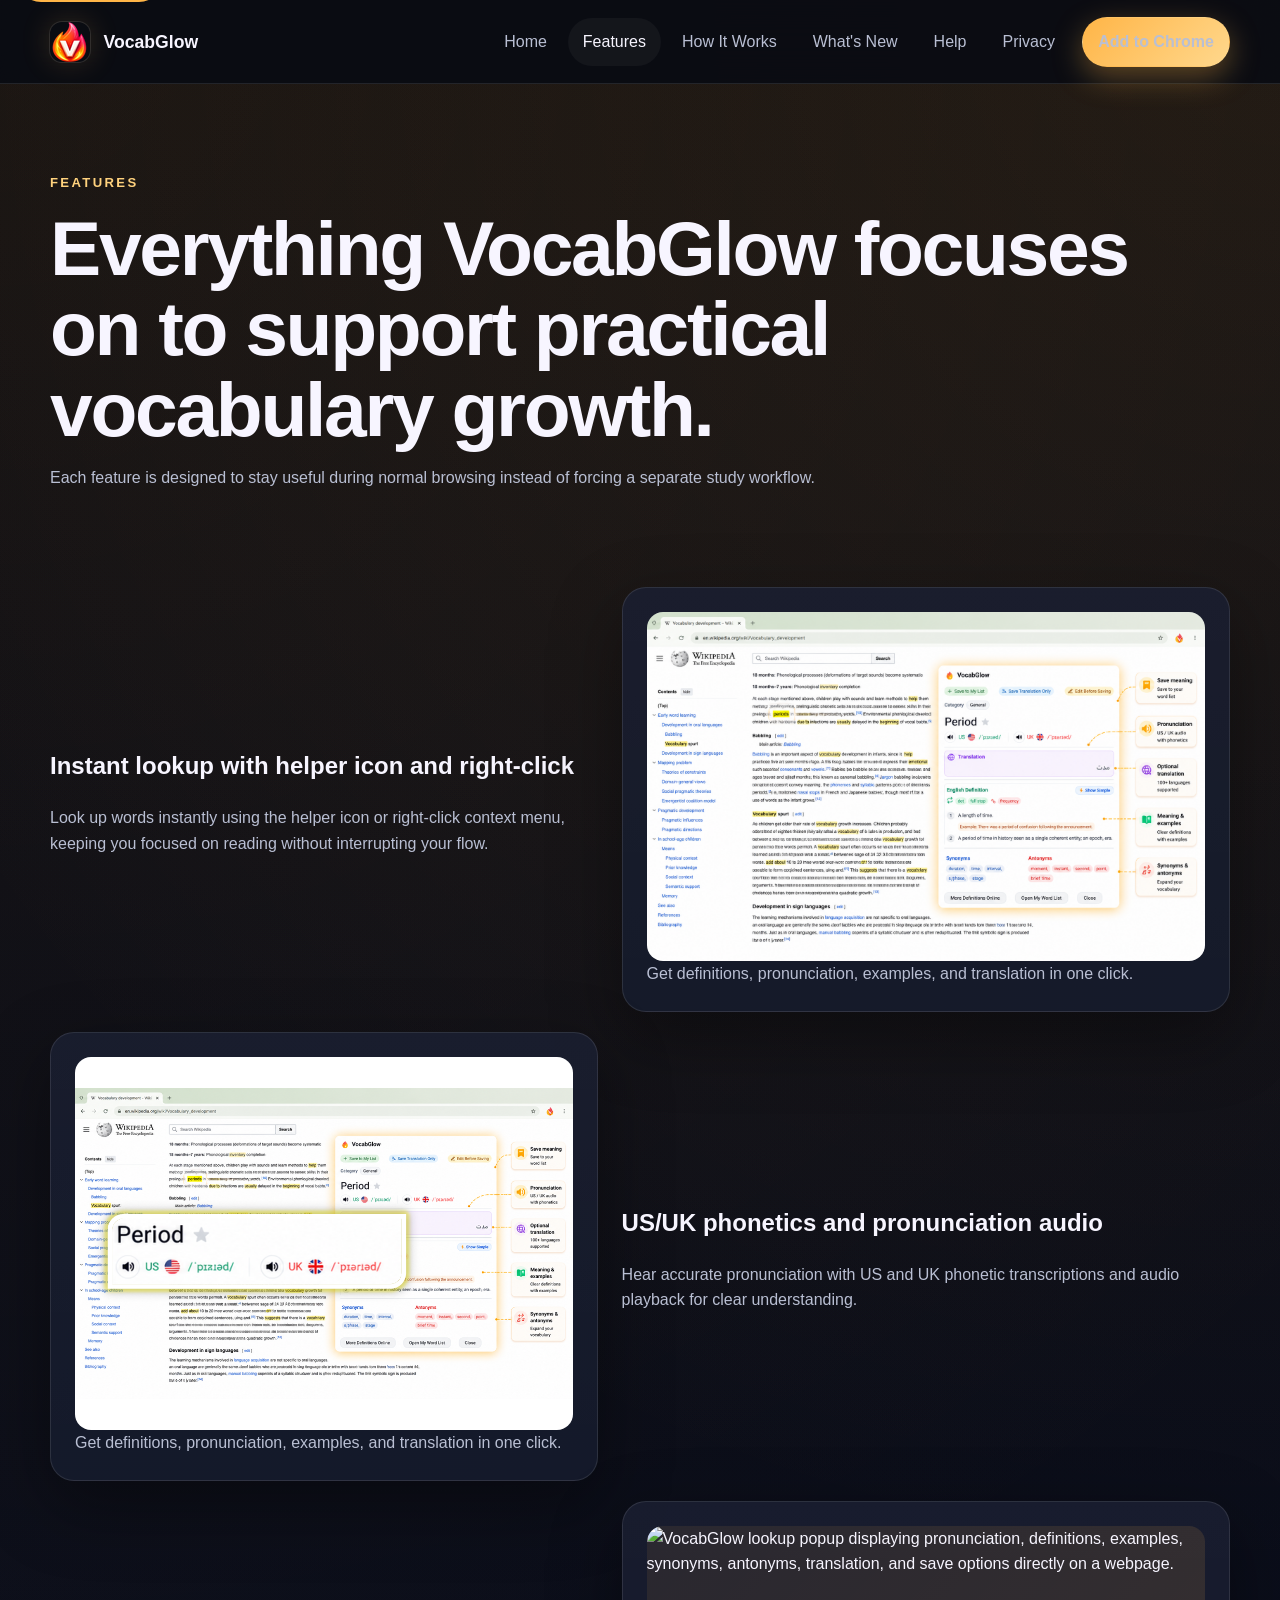
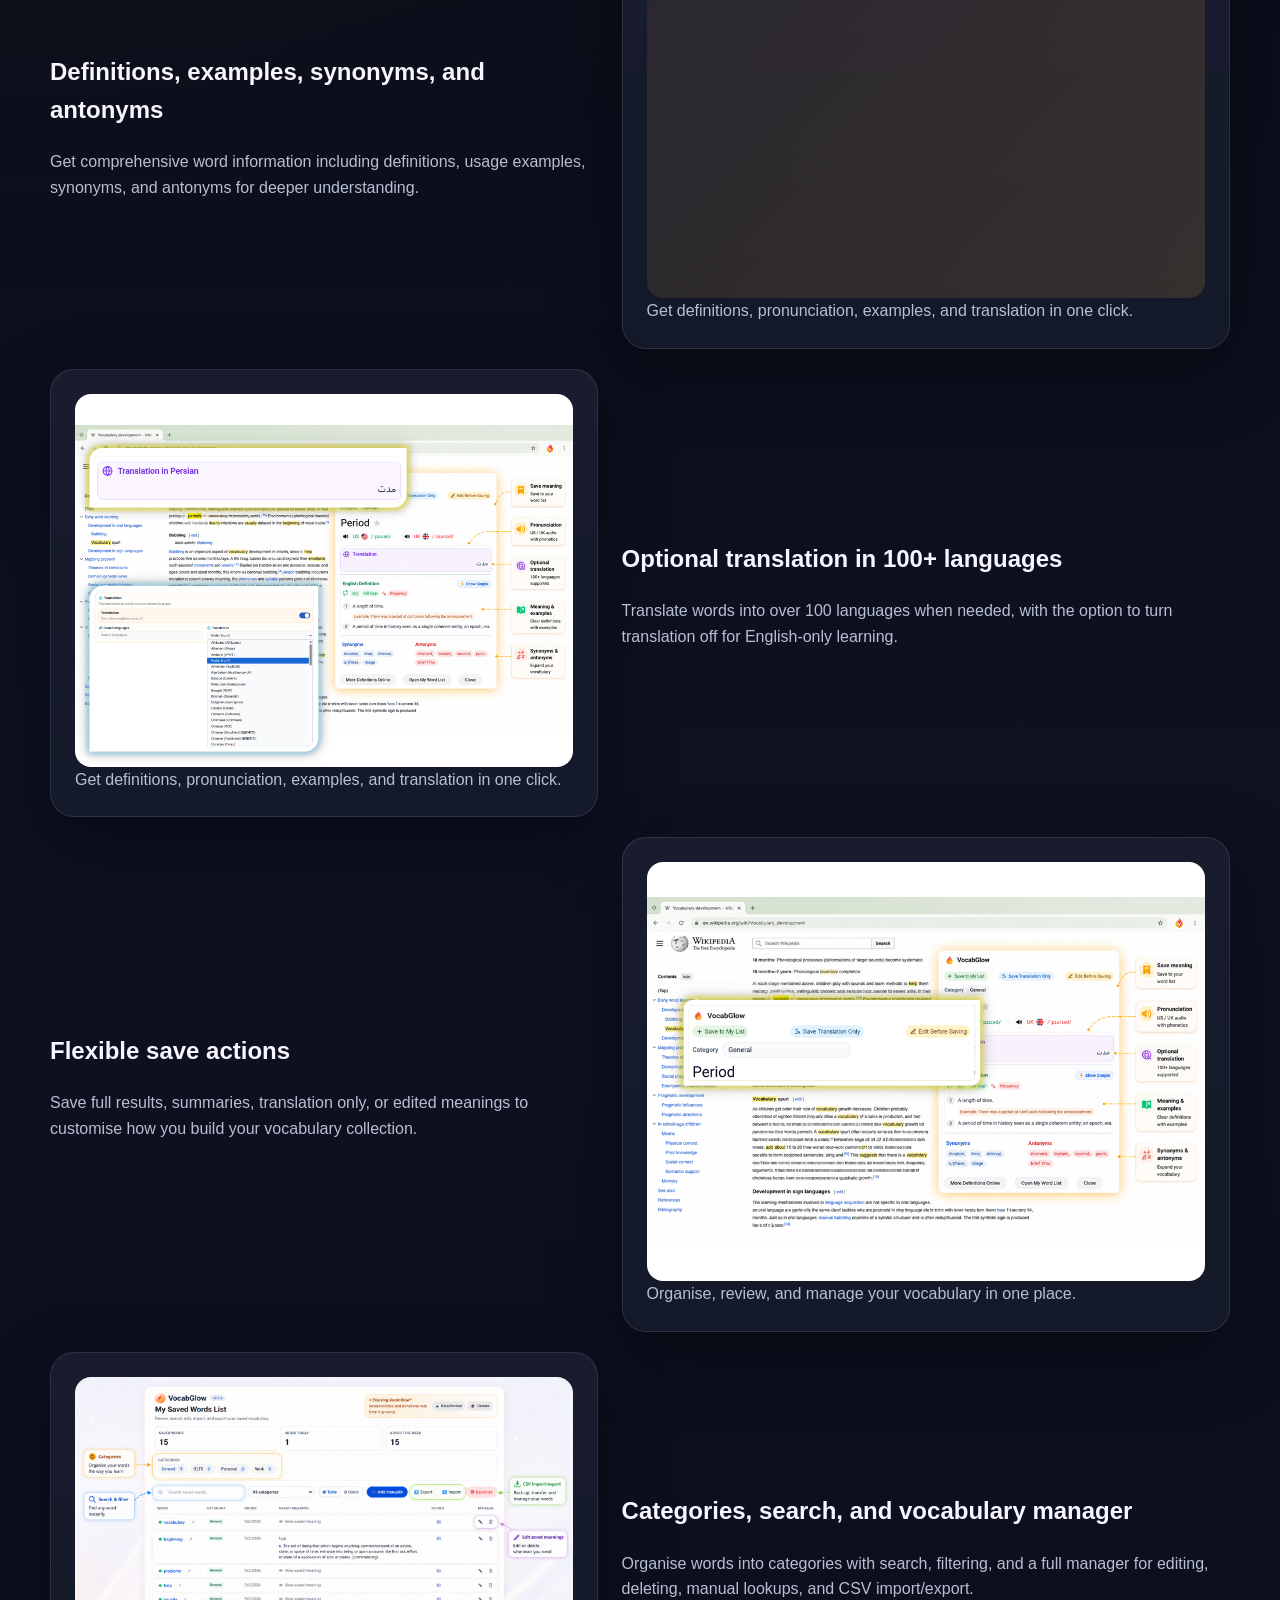
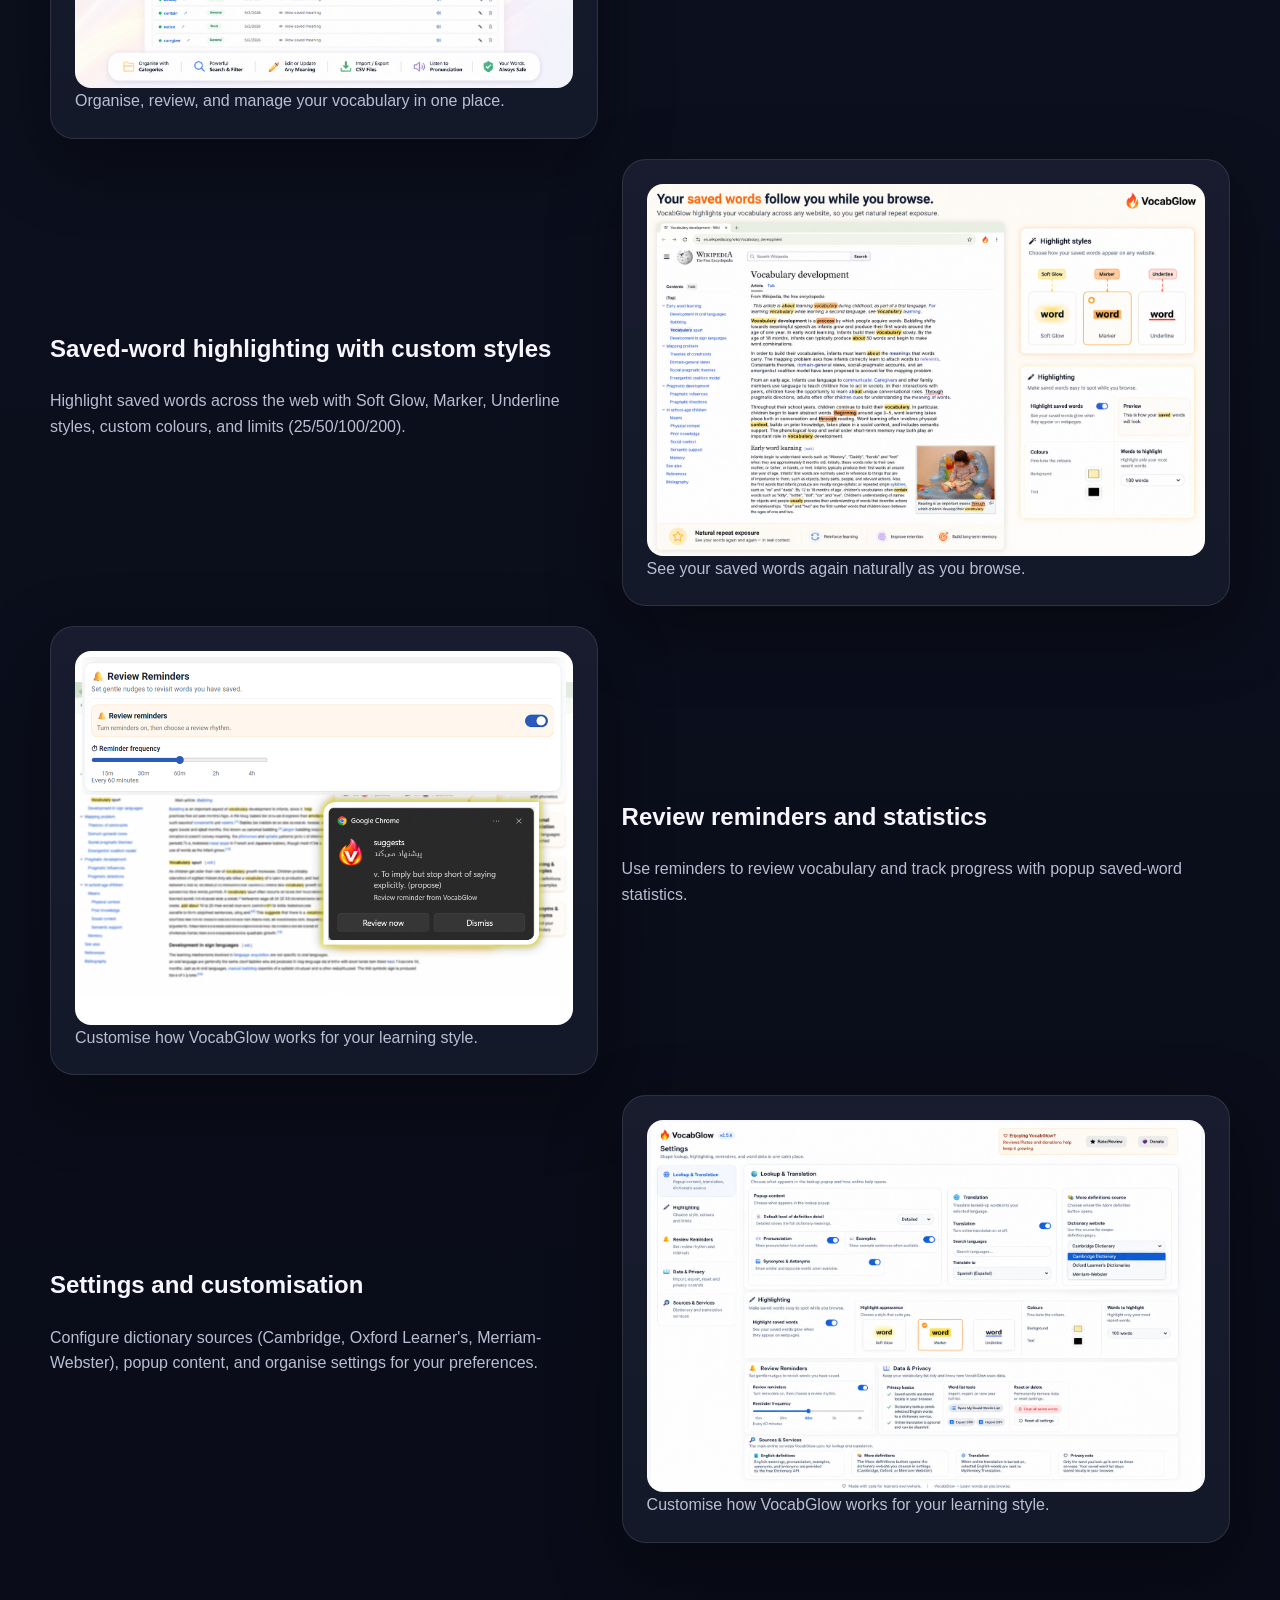
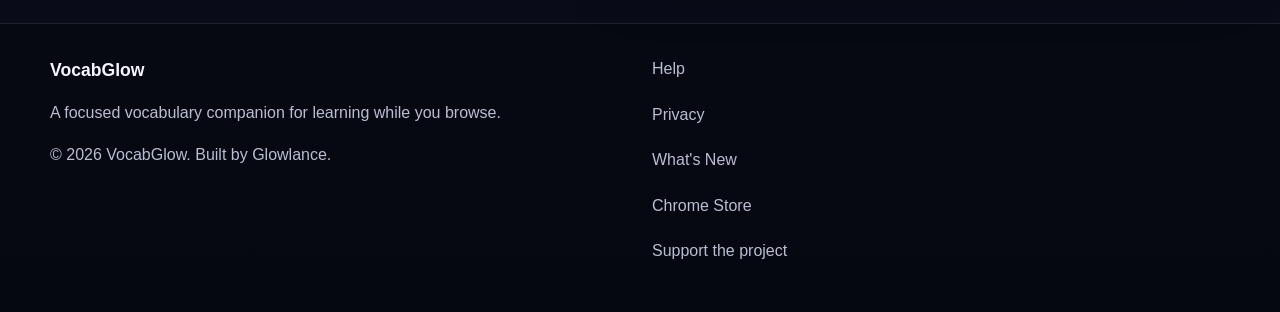
==== commit dfda64a4: "refactor: enhance SEO and social sharing metadata across multiple HTML files; add structured data fo" ====
--- a/features.html
+++ b/features.html
@@ -5,6 +5,16 @@
   <meta name="viewport" content="width=device-width, initial-scale=1.0">
   <title>VocabGlow Features | Dictionary Popup, Translation, Highlights & Review</title>
   <meta name="description" content="Discover VocabGlow features: instant dictionary popup with pronunciation, translation in 100+ languages, flexible saving, categories, web highlighting, review reminders, and CSV import/export.">
+  <link rel="canonical" href="https://glowlance.online/features.html">
+  <meta property="og:type" content="website">
+  <meta property="og:title" content="VocabGlow Features | Dictionary Popup, Translation, Highlights & Review">
+  <meta property="og:description" content="Discover VocabGlow features: instant dictionary popup with pronunciation, translation in 100+ languages, flexible saving, categories, web highlighting, review reminders, and CSV import/export.">
+  <meta property="og:url" content="https://glowlance.online/features.html">
+  <meta property="og:image" content="https://glowlance.online/assets/images/og-vocabglow-preview.png">
+  <meta name="twitter:card" content="summary_large_image">
+  <meta name="twitter:title" content="VocabGlow Features | Dictionary Popup, Translation, Highlights & Review">
+  <meta name="twitter:description" content="Discover VocabGlow features: instant dictionary popup with pronunciation, translation in 100+ languages, flexible saving, categories, web highlighting, review reminders, and CSV import/export.">
+  <meta name="twitter:image" content="https://glowlance.online/assets/images/og-vocabglow-preview.png">
   <link rel="icon" type="image/png" href="assets/images/icon-placeholder.png">
   <link rel="stylesheet" href="assets/css/styles.css">
 </head>
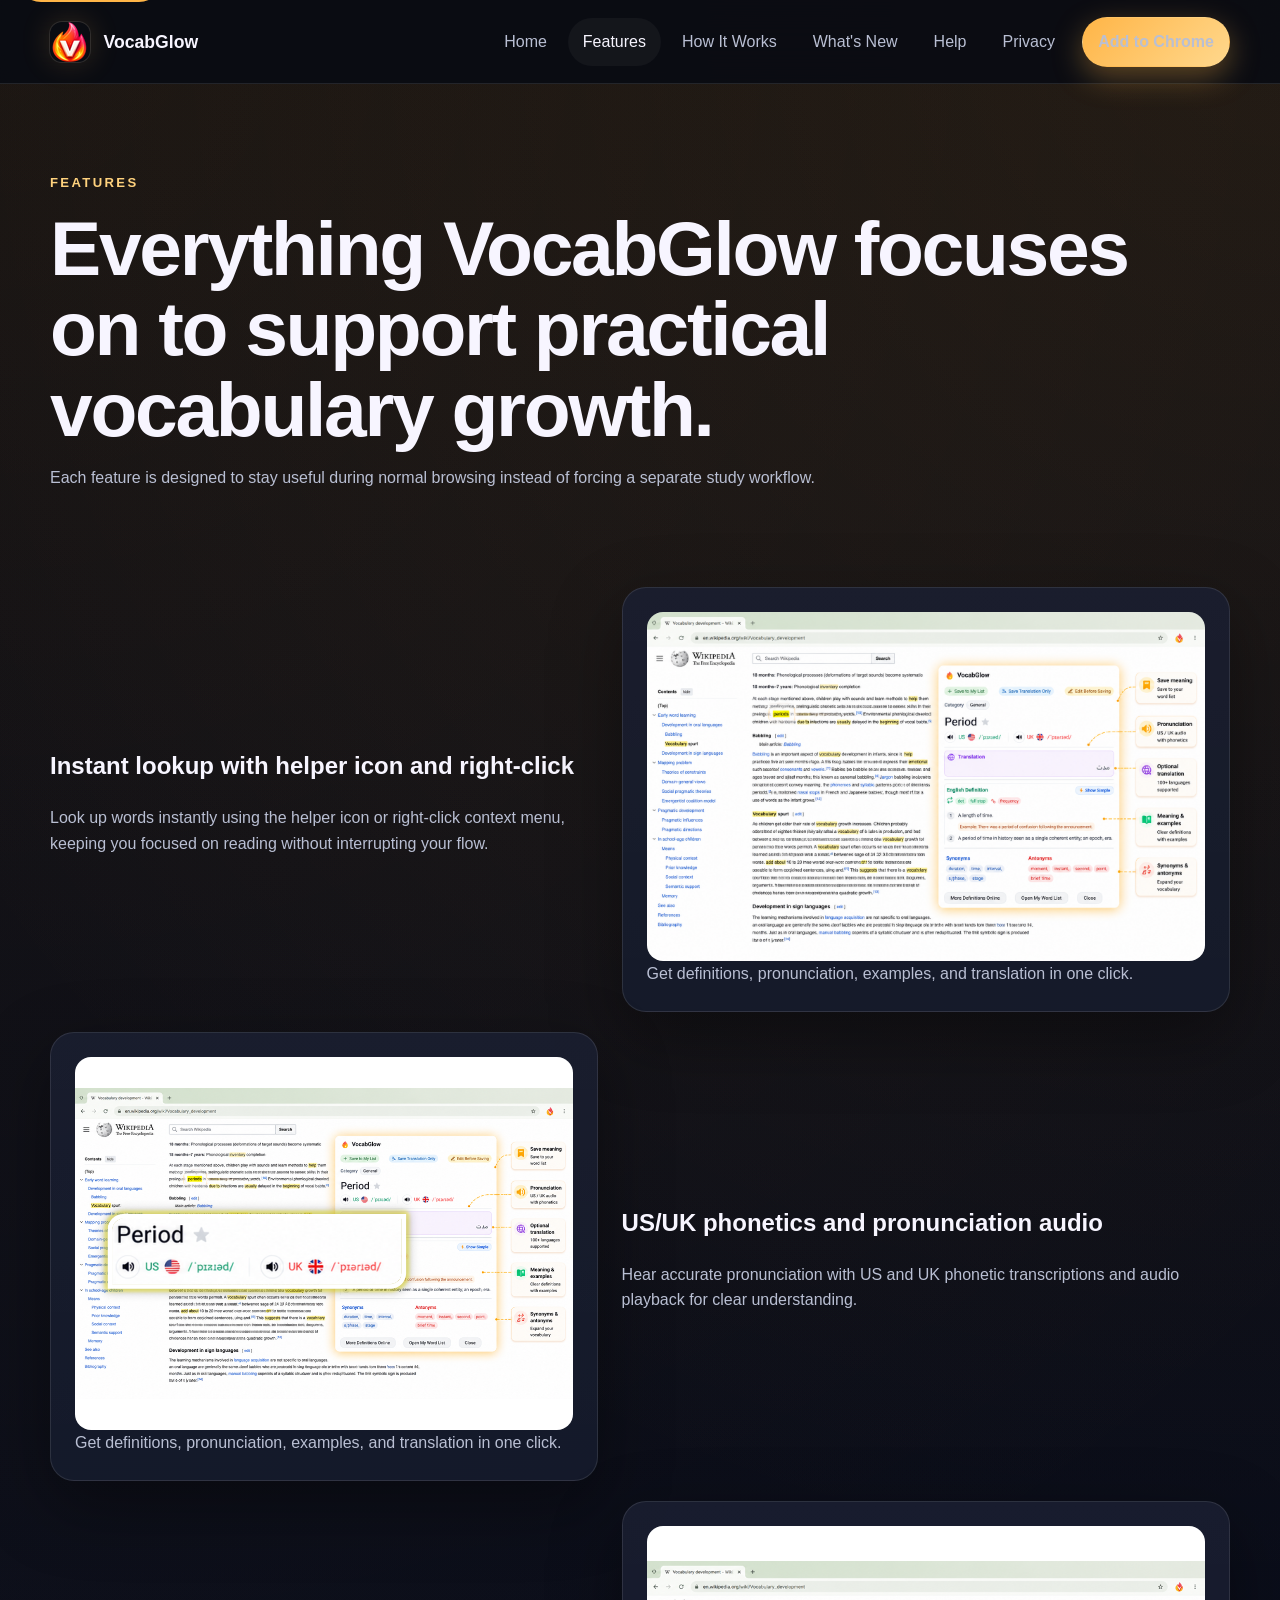
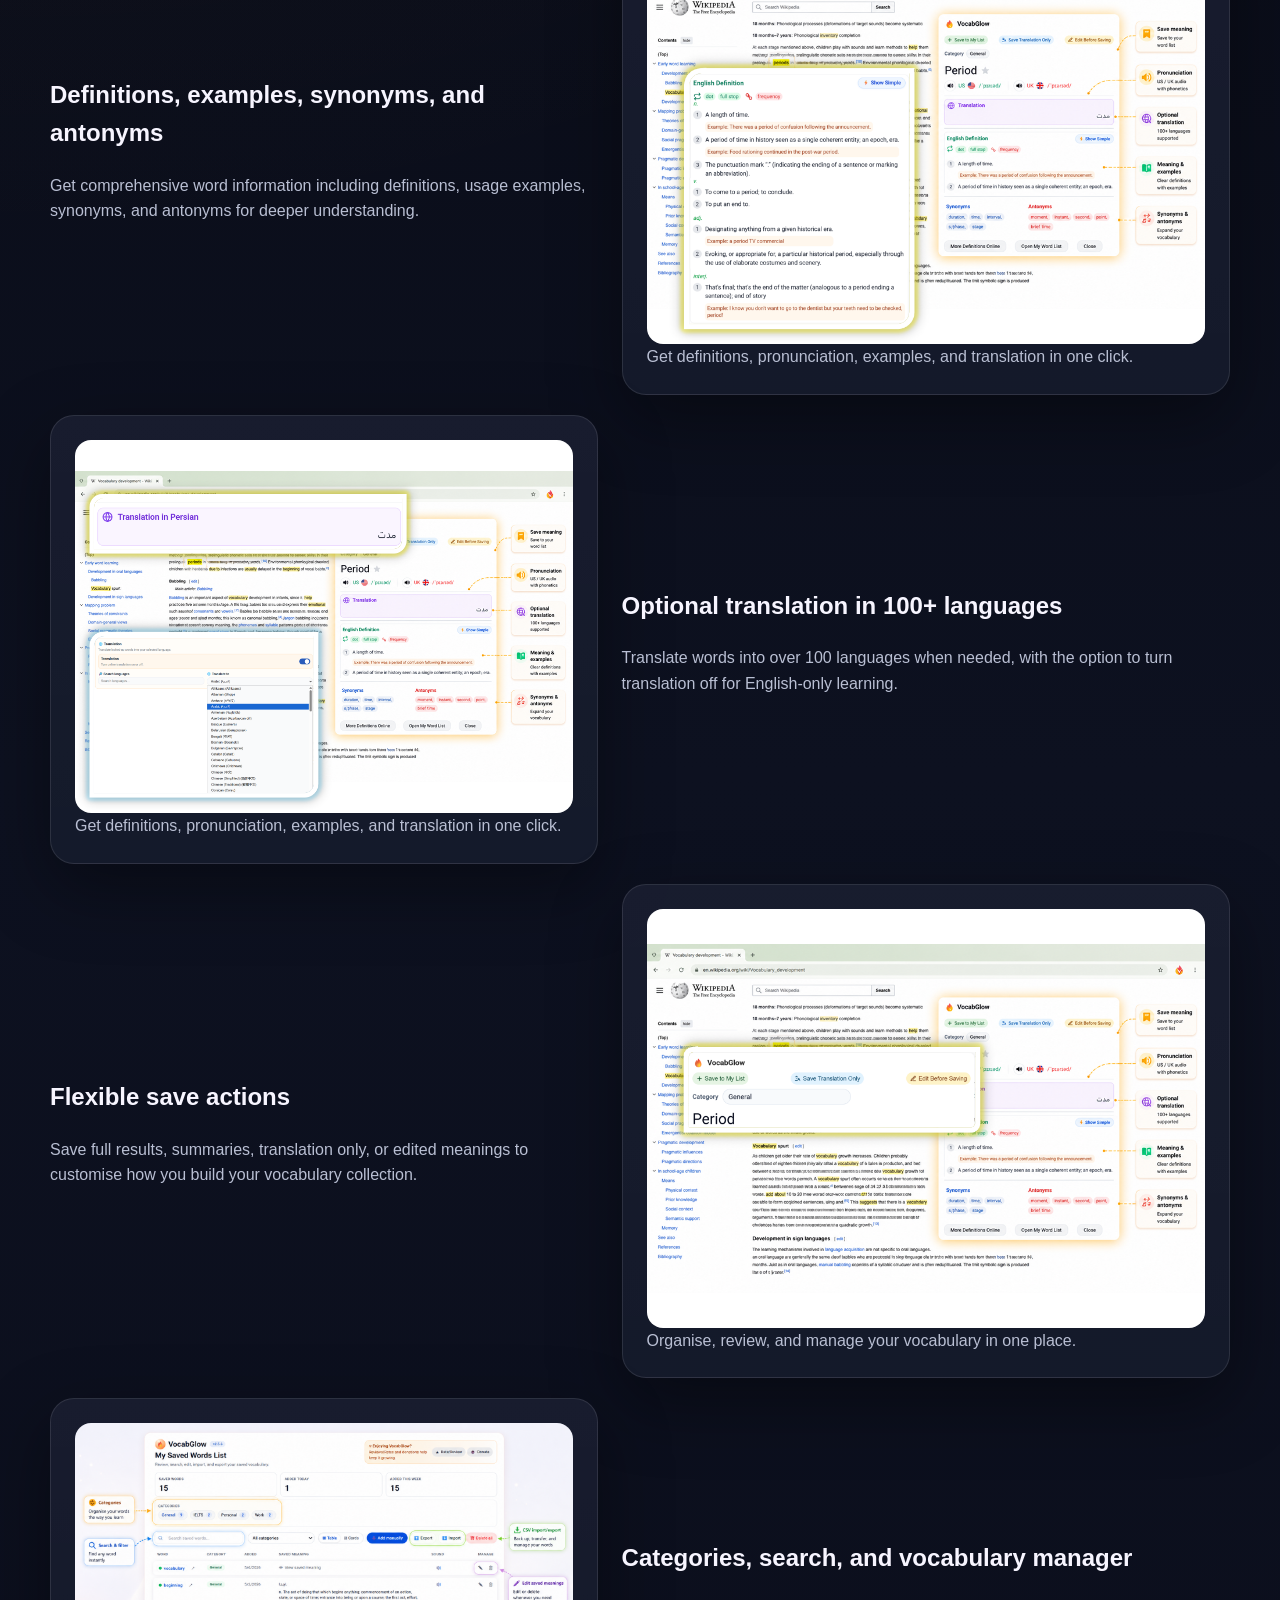
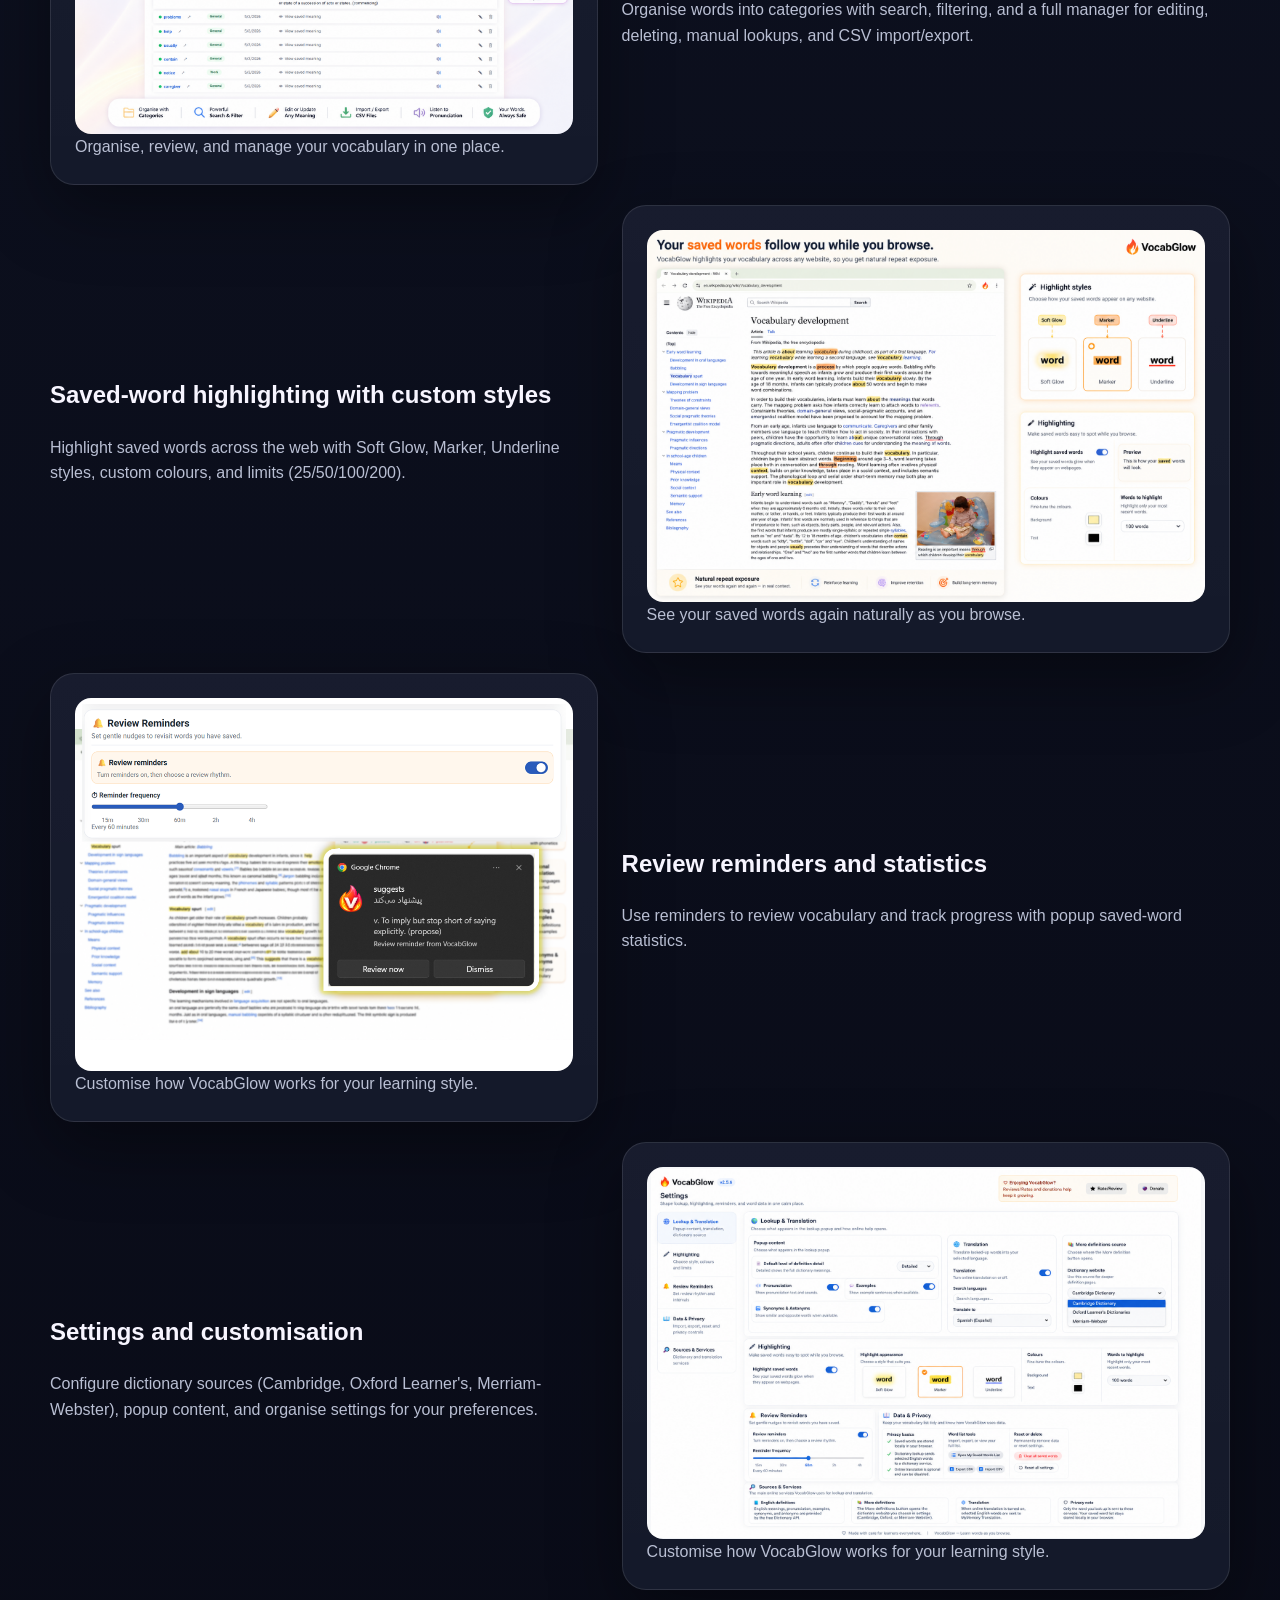
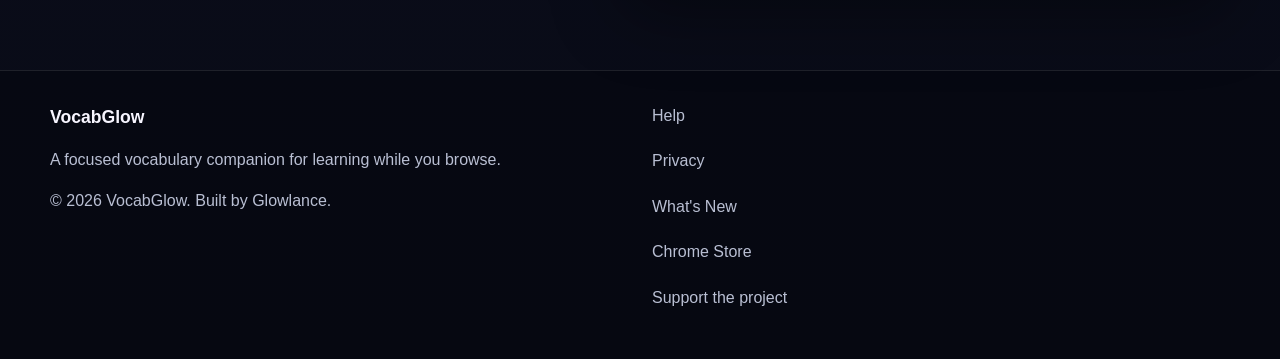
==== commit 2b7a2def: "Refactor code structure for improved readability and maintainability" ====
--- a/features.html
+++ b/features.html
@@ -10,12 +10,12 @@
   <meta property="og:title" content="VocabGlow Features | Dictionary Popup, Translation, Highlights & Review">
   <meta property="og:description" content="Discover VocabGlow features: instant dictionary popup with pronunciation, translation in 100+ languages, flexible saving, categories, web highlighting, review reminders, and CSV import/export.">
   <meta property="og:url" content="https://glowlance.online/features.html">
-  <meta property="og:image" content="https://glowlance.online/assets/images/og-vocabglow-preview.png">
+  <meta property="og:image" content="https://glowlance.online/assets/images/vocabglow-hero.png">
   <meta name="twitter:card" content="summary_large_image">
   <meta name="twitter:title" content="VocabGlow Features | Dictionary Popup, Translation, Highlights & Review">
   <meta name="twitter:description" content="Discover VocabGlow features: instant dictionary popup with pronunciation, translation in 100+ languages, flexible saving, categories, web highlighting, review reminders, and CSV import/export.">
-  <meta name="twitter:image" content="https://glowlance.online/assets/images/og-vocabglow-preview.png">
-  <link rel="icon" type="image/png" href="assets/images/icon-placeholder.png">
+  <meta name="twitter:image" content="https://glowlance.online/assets/images/vocabglow-hero.png">
+  <link rel="icon" type="image/png" href="assets/images/vocabglow-icon.png">
   <link rel="stylesheet" href="assets/css/styles.css">
 </head>
 <body data-page="features">
@@ -52,7 +52,7 @@
             <p>Look up words instantly using the helper icon or right-click context menu, keeping you focused on reading without interrupting your flow.</p>
           </div>
           <figure class="panel screenshot-frame screenshot-block">
-            <img src="assets/images/popup-placeholder.png" alt="VocabGlow lookup popup displaying pronunciation, definitions, examples, synonyms, antonyms, translation, and save options directly on a webpage." width="960" height="640">
+            <img src="assets/images/vocabglow-popup.png" alt="VocabGlow lookup popup displaying pronunciation, definitions, examples, synonyms, antonyms, translation, and save options directly on a webpage." width="960" height="640">
             <figcaption>Get definitions, pronunciation, examples, and translation in one click.</figcaption>
           </figure>
         </article>
@@ -62,7 +62,7 @@
             <p>Hear accurate pronunciation with US and UK phonetic transcriptions and audio playback for clear understanding.</p>
           </div>
           <figure class="panel screenshot-frame screenshot-block">
-            <img src="assets/images/pronunciation-placeholder.PNG" alt="VocabGlow lookup popup displaying pronunciation, definitions, examples, synonyms, antonyms, translation, and save options directly on a webpage." width="960" height="640">
+            <img src="assets/images/vocabglow-pronunciation.PNG" alt="VocabGlow lookup popup displaying pronunciation, definitions, examples, synonyms, antonyms, translation, and save options directly on a webpage." width="960" height="640">
             <figcaption>Get definitions, pronunciation, examples, and translation in one click.</figcaption>
           </figure>
         </article>
@@ -72,7 +72,7 @@
             <p>Get comprehensive word information including definitions, usage examples, synonyms, and antonyms for deeper understanding.</p>
           </div>
           <figure class="panel screenshot-frame screenshot-block">
-            <img src="assets/images/definitions-placeholder.PNG" alt="VocabGlow lookup popup displaying pronunciation, definitions, examples, synonyms, antonyms, translation, and save options directly on a webpage." width="960" height="640">
+            <img src="assets/images/vocabglow-definitions.PNG" alt="VocabGlow lookup popup displaying pronunciation, definitions, examples, synonyms, antonyms, translation, and save options directly on a webpage." width="960" height="640">
             <figcaption>Get definitions, pronunciation, examples, and translation in one click.</figcaption>
           </figure>
         </article>
@@ -82,7 +82,7 @@
             <p>Translate words into over 100 languages when needed, with the option to turn translation off for English-only learning.</p>
           </div>
           <figure class="panel screenshot-frame screenshot-block">
-            <img src="assets/images/translation-placeholder.PNG" alt="VocabGlow lookup popup displaying pronunciation, definitions, examples, synonyms, antonyms, translation, and save options directly on a webpage." width="960" height="640">
+            <img src="assets/images/vocabglow-translation.PNG" alt="VocabGlow lookup popup displaying pronunciation, definitions, examples, synonyms, antonyms, translation, and save options directly on a webpage." width="960" height="640">
             <figcaption>Get definitions, pronunciation, examples, and translation in one click.</figcaption>
           </figure>
         </article>
@@ -92,7 +92,7 @@
             <p>Save full results, summaries, translation only, or edited meanings to customise how you build your vocabulary collection.</p>
           </div>
           <figure class="panel screenshot-frame screenshot-block">
-            <img src="assets/images/save-actions-placeholder.PNG" alt="VocabGlow vocabulary manager showing saved words, categories, search, filtering, edit controls, pronunciation, and CSV import and export tools." width="960" height="640">
+            <img src="assets/images/vocabglow-save-actions.PNG" alt="VocabGlow vocabulary manager showing saved words, categories, search, filtering, edit controls, pronunciation, and CSV import and export tools." width="960" height="640">
             <figcaption>Organise, review, and manage your vocabulary in one place.</figcaption>
           </figure>
         </article>
@@ -102,7 +102,7 @@
             <p>Organise words into categories with search, filtering, and a full manager for editing, deleting, manual lookups, and CSV import/export.</p>
           </div>
           <figure class="panel screenshot-frame screenshot-block">
-            <img src="assets/images/full-list-placeholder.png" alt="VocabGlow vocabulary manager showing saved words, categories, search, filtering, edit controls, pronunciation, and CSV import and export tools." width="960" height="640">
+            <img src="assets/images/vocabglow-full-list.png" alt="VocabGlow vocabulary manager showing saved words, categories, search, filtering, edit controls, pronunciation, and CSV import and export tools." width="960" height="640">
             <figcaption>Organise, review, and manage your vocabulary in one place.</figcaption>
           </figure>
         </article>
@@ -112,7 +112,7 @@
             <p>Highlight saved words across the web with Soft Glow, Marker, Underline styles, custom colours, and limits (25/50/100/200).</p>
           </div>
           <figure class="panel screenshot-frame screenshot-block">
-            <img src="assets/images/highlight-placeholder.png" alt="VocabGlow saved-word highlighting on a webpage showing soft glow, marker, and underline styles with custom highlight settings." width="960" height="640">
+            <img src="assets/images/vocabglow-highlight.png" alt="VocabGlow saved-word highlighting on a webpage showing soft glow, marker, and underline styles with custom highlight settings." width="960" height="640">
             <figcaption>See your saved words again naturally as you browse.</figcaption>
           </figure>
         </article>
@@ -122,7 +122,7 @@
             <p>Use reminders to review vocabulary and track progress with popup saved-word statistics.</p>
           </div>
           <figure class="panel screenshot-frame screenshot-block">
-            <img src="assets/images/reminders-placeholder.PNG" alt="VocabGlow settings page showing lookup customisation, translation options, dictionary source selection, highlighting controls, reminders, and data tools." width="960" height="640">
+            <img src="assets/images/vocabglow-reminders.PNG" alt="VocabGlow settings page showing lookup customisation, translation options, dictionary source selection, highlighting controls, reminders, and data tools." width="960" height="640">
             <figcaption>Customise how VocabGlow works for your learning style.</figcaption>
           </figure>
         </article>
@@ -132,7 +132,7 @@
             <p>Configure dictionary sources (Cambridge, Oxford Learner's, Merriam-Webster), popup content, and organise settings for your preferences.</p>
           </div>
           <figure class="panel screenshot-frame screenshot-block">
-            <img src="assets/images/options-placeholder.png" alt="VocabGlow settings page showing lookup customisation, translation options, dictionary source selection, highlighting controls, reminders, and data tools." width="960" height="640">
+            <img src="assets/images/vocabglow-options.png" alt="VocabGlow settings page showing lookup customisation, translation options, dictionary source selection, highlighting controls, reminders, and data tools." width="960" height="640">
             <figcaption>Customise how VocabGlow works for your learning style.</figcaption>
           </figure>
         </article>
